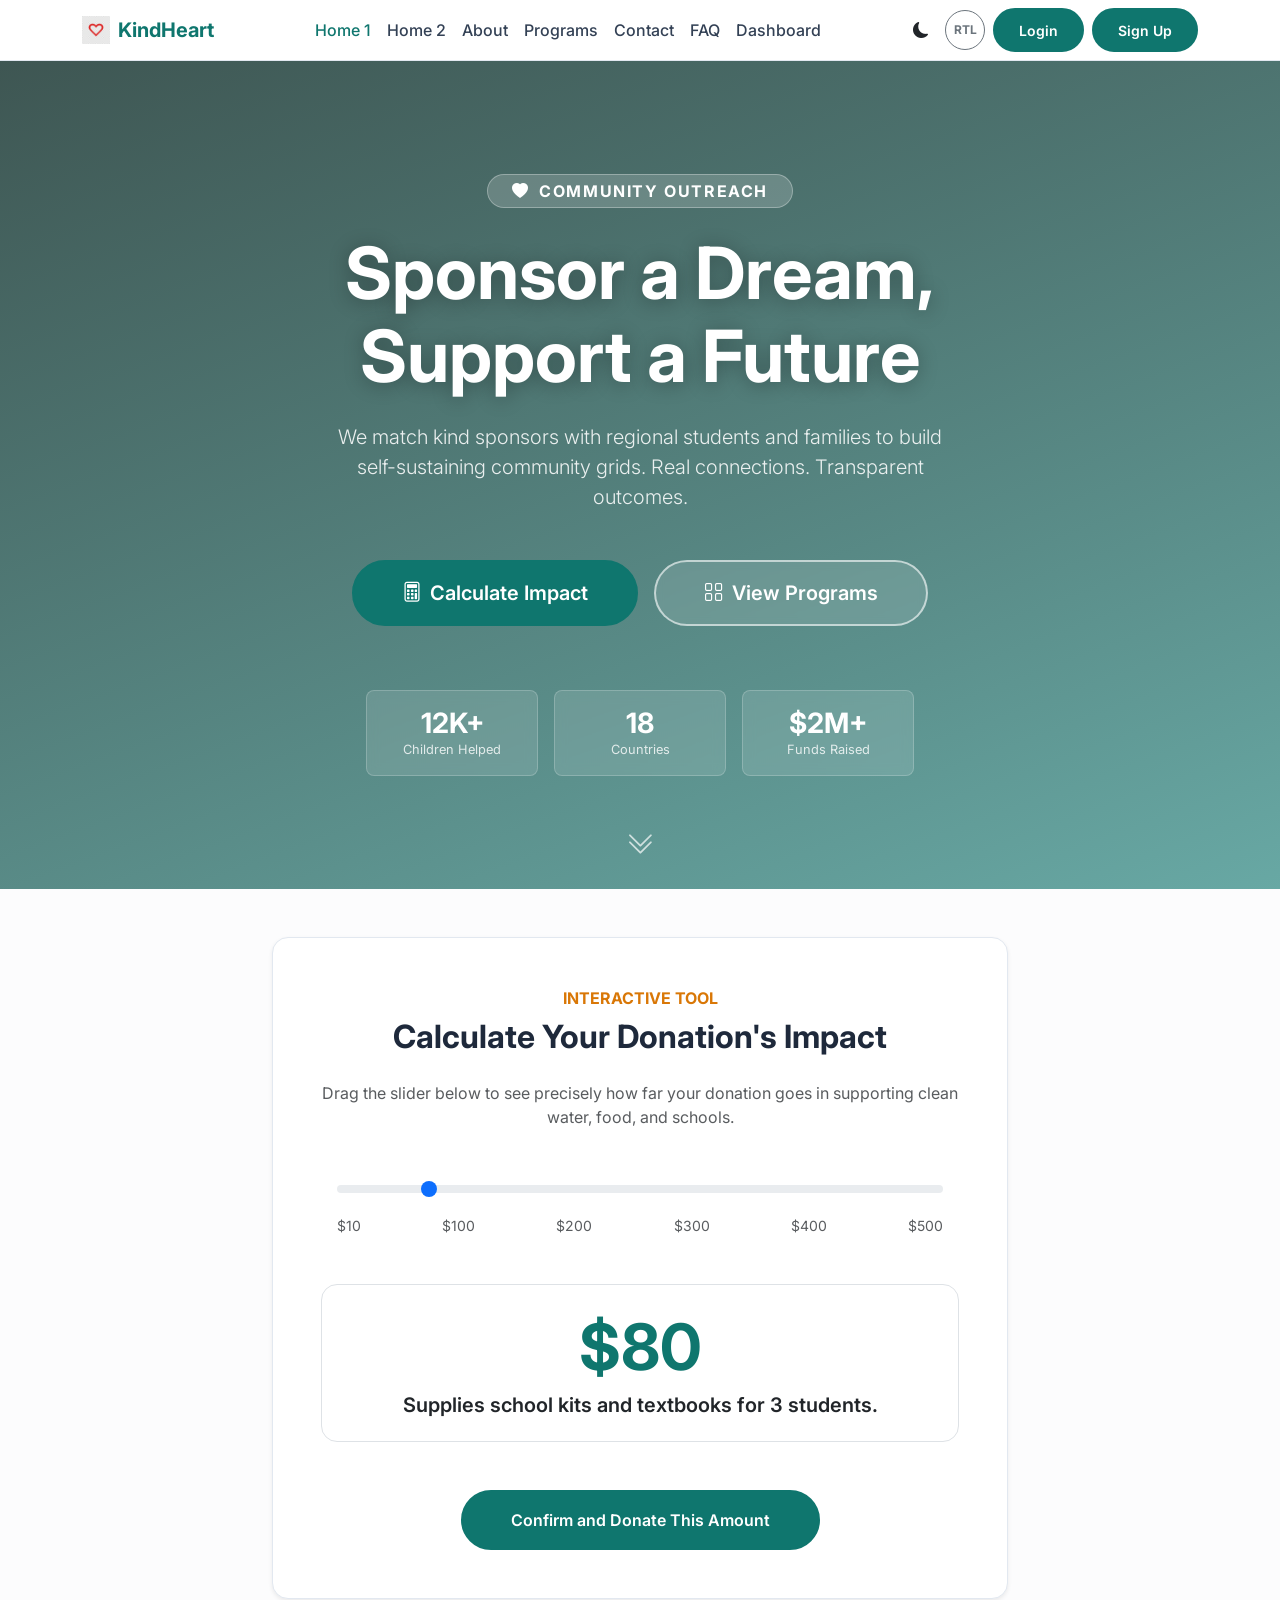
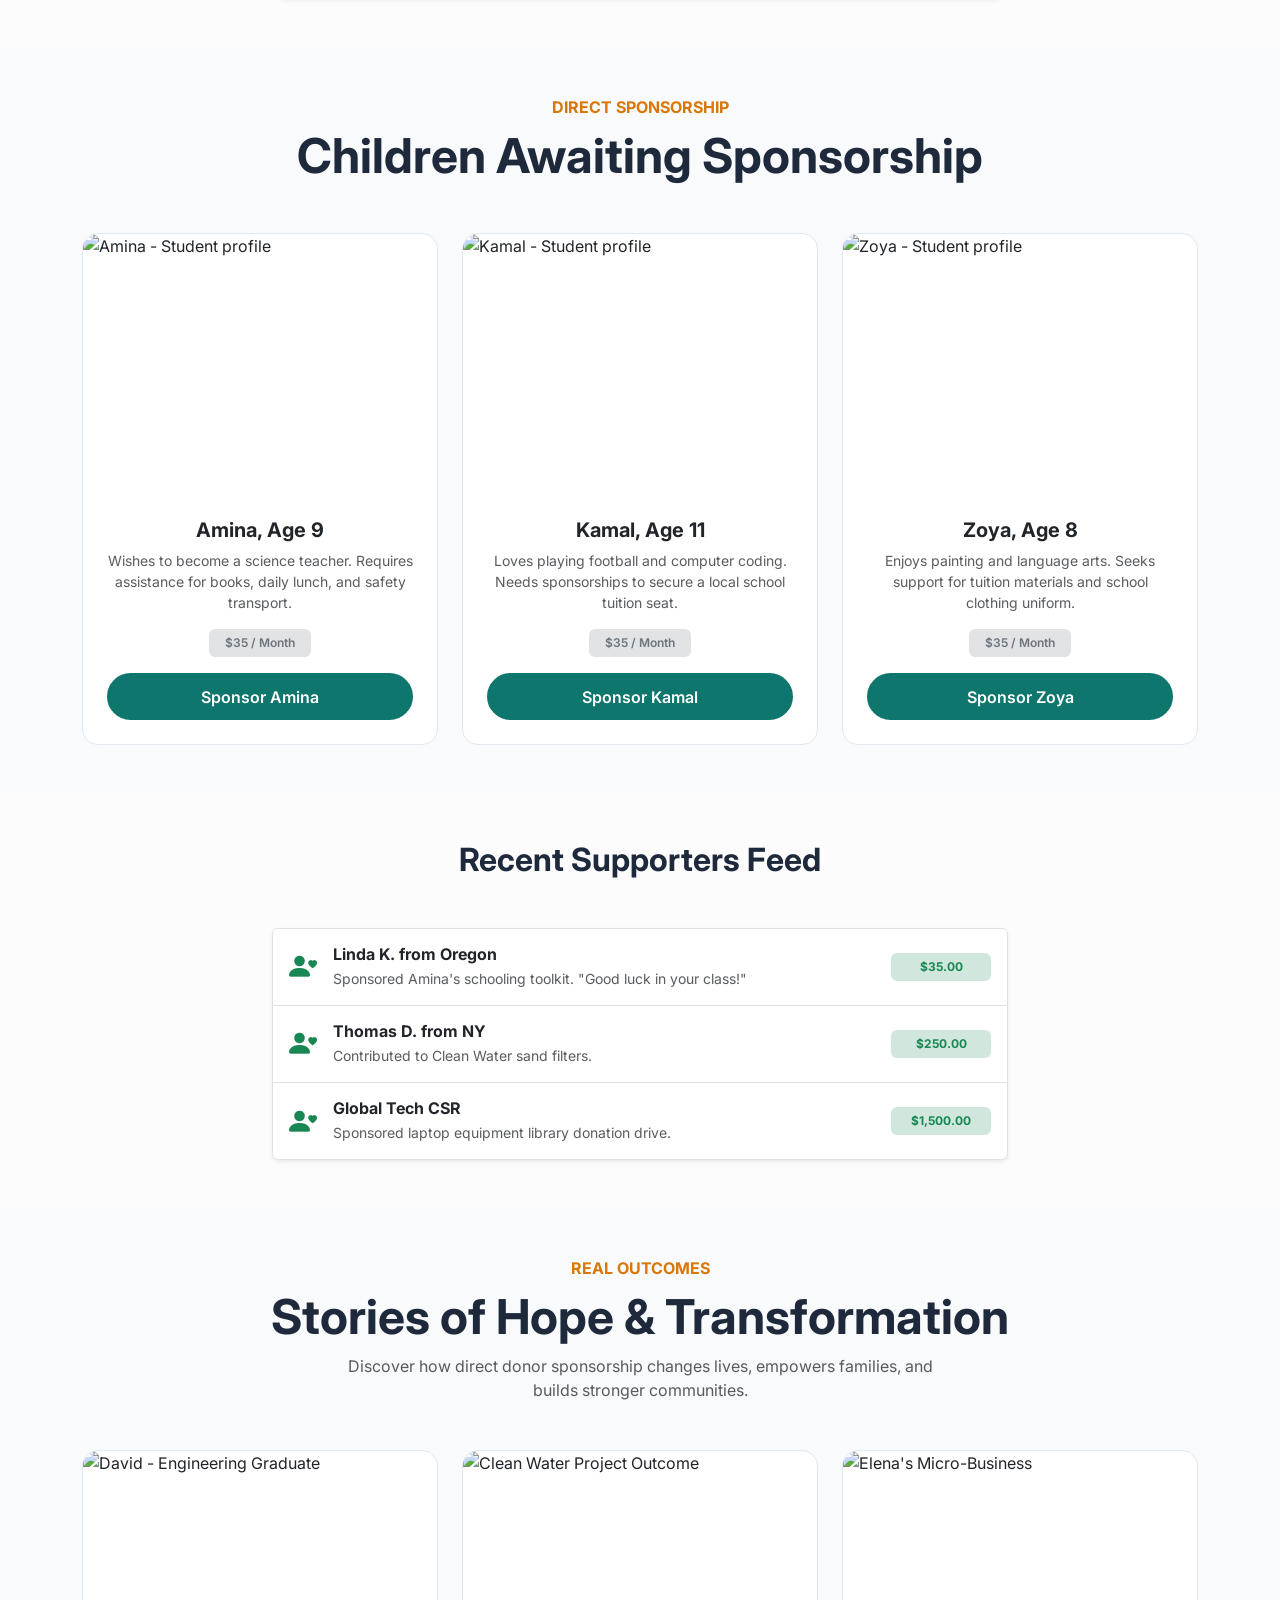
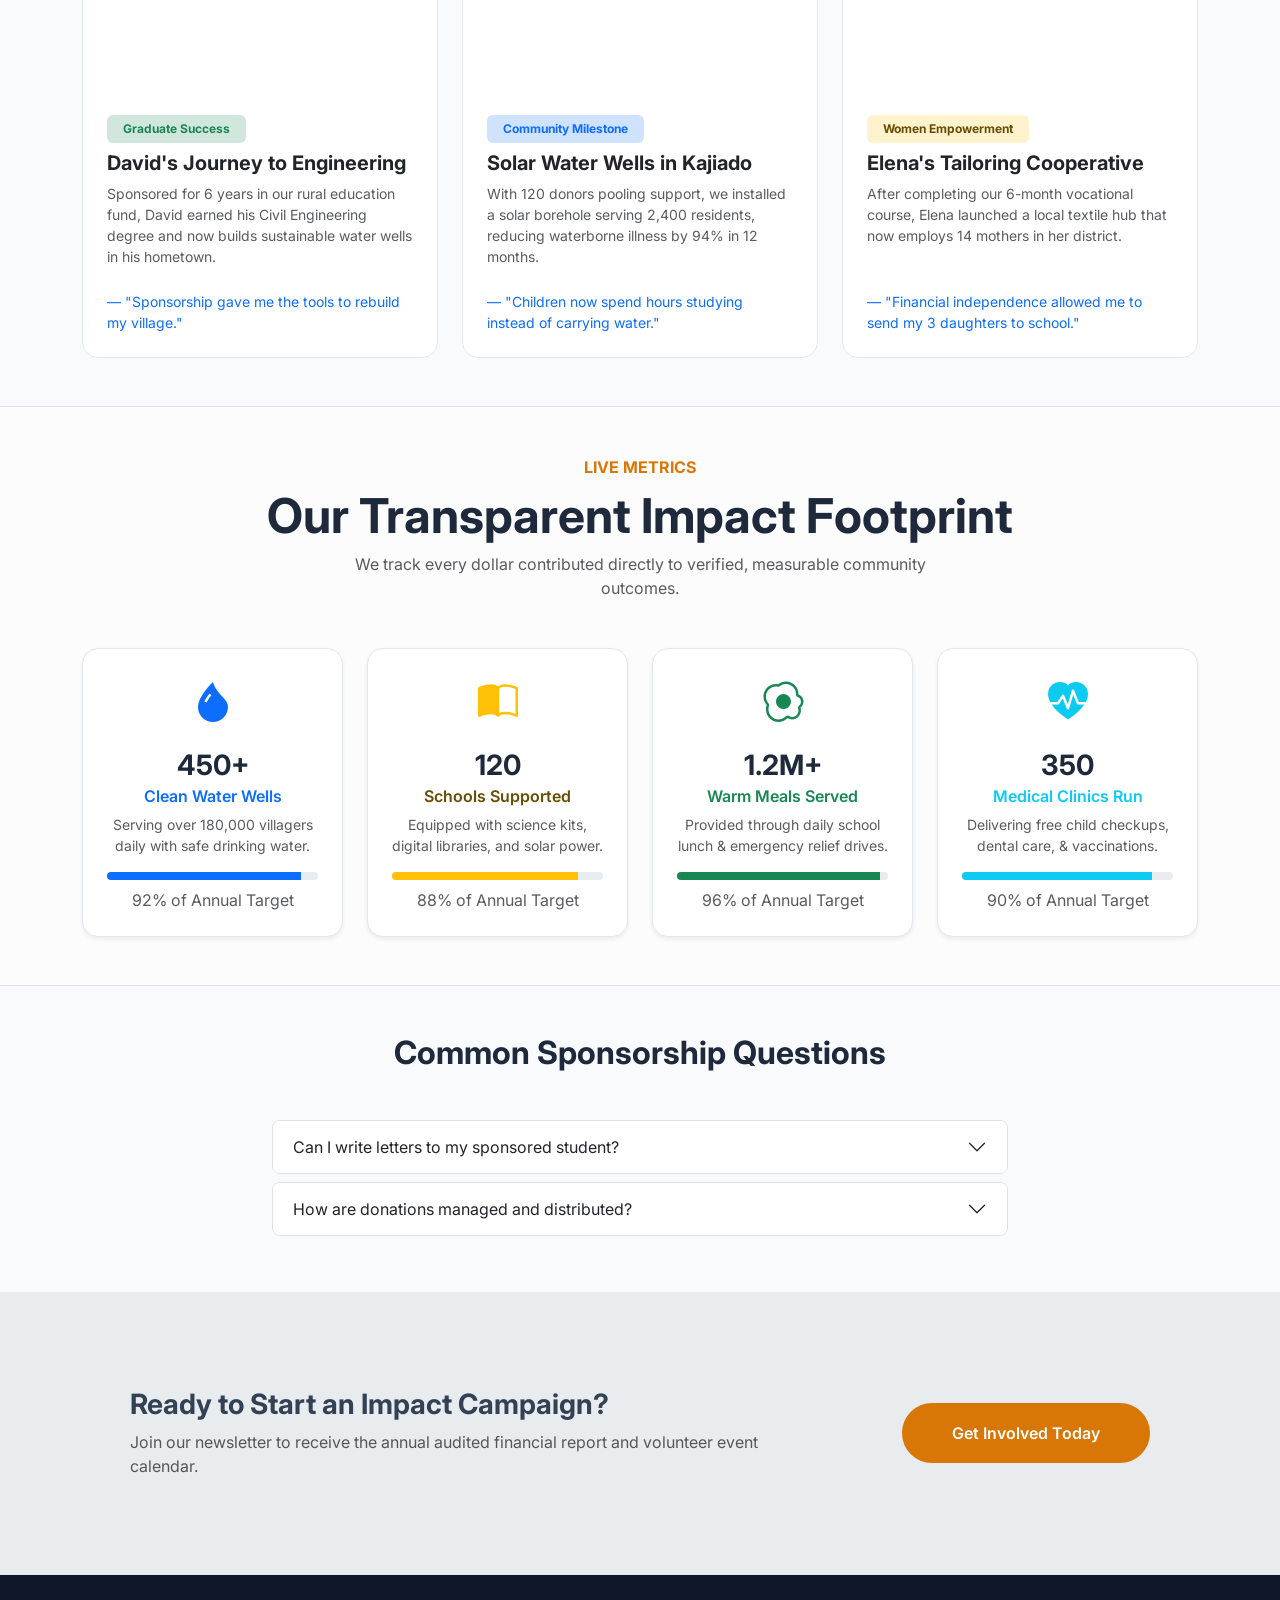
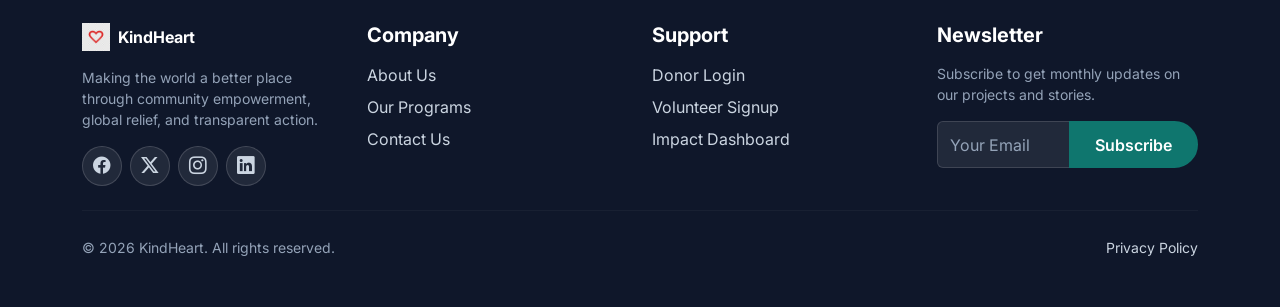
==== index.html @ 87f94c62 "Initial commit with updated responsive design" ====
<!DOCTYPE html>
<html lang="en">
<head>
    <meta charset="UTF-8">
    <meta name="viewport" content="width=device-width, initial-scale=1.0">
    <title>KindHeart - Donor Outreach & Community Sponsorship</title>
    <meta name="description" content="Support KindHeart's global community outreach. Use our dynamic impact calculator to see how your donation transforms lives.">
    <!-- Bootstrap 5 CSS -->
    <link id="bootstrap-css" rel="stylesheet" href="https://cdn.jsdelivr.net/npm/bootstrap@5.3.3/dist/css/bootstrap.min.css">
    <!-- Bootstrap Icons -->
    <link rel="stylesheet" href="https://cdn.jsdelivr.net/npm/bootstrap-icons@1.11.3/font/bootstrap-icons.min.css">
    <!-- Custom CSS -->
    <link rel="stylesheet" href="assets/css/style.css">
    <link rel="icon" href="assets/img/favicon.png" type="image/png">
</head>
<body>

    <!-- Header / Navbar -->
    <nav class="navbar navbar-expand-lg sticky-top">
        <div class="container">
            <a class="navbar-brand d-flex align-items-center fw-bold" href="index.html" style="color: var(--color-primary);">
                <img src="assets/img/favicon.png" alt="KindHeart Logo" width="28" height="28" class="me-2">
                <span>KindHeart</span>
            </a>
            <div class="d-flex align-items-center order-lg-last gap-2">
                <!-- Theme Toggle -->
                <button class="btn btn-link nav-link p-2" id="themeToggle" aria-label="Toggle theme">
                    <i id="themeIcon" class="bi bi-moon-fill fs-5"></i>
                </button>
                <!-- RTL Toggle -->
                <button class="btn btn-outline-secondary btn-sm" id="rtlToggle" style="width: 40px; height: 40px; border-radius: 50%; padding: 0; display: inline-flex; align-items: center; justify-content: center; font-size: 0.75rem; font-weight: bold;">RTL</button>
                
                <a href="login.html" class="btn btn-custom-primary btn-sm d-none d-sm-inline-block">Login</a>
                <a href="signup.html" class="btn btn-custom-primary btn-sm d-none d-sm-inline-block">Sign Up</a>
                
                <button class="navbar-toggler border-0 ms-2" type="button" data-bs-toggle="offcanvas" data-bs-target="#offcanvasNavbar" aria-controls="offcanvasNavbar" aria-label="Toggle navigation">
                    <span class="navbar-toggler-icon"></span>
                </button>
            </div>
            
            <div class="offcanvas offcanvas-end" tabindex="-1" id="offcanvasNavbar" aria-labelledby="offcanvasNavbarLabel">
                <div class="offcanvas-header">
                    <h5 class="offcanvas-title fw-bold" id="offcanvasNavbarLabel" style="color: var(--color-primary);">KindHeart</h5>
                    <button type="button" class="btn-close" data-bs-dismiss="offcanvas" aria-label="Close"></button>
                </div>
                <div class="offcanvas-body">
                    <ul class="navbar-nav justify-content-center flex-grow-1 align-items-center">
                        <li class="nav-item">
                            <a class="nav-link active" href="index.html">Home 1</a>
                        </li>
                        <li class="nav-item">
                            <a class="nav-link" href="home2.html">Home 2</a>
                        </li>
                        <li class="nav-item">
                            <a class="nav-link" href="about.html">About</a>
                        </li>
                        <li class="nav-item">
                            <a class="nav-link" href="services.html">Programs</a>
                        </li>
                        <li class="nav-item">
                            <a class="nav-link" href="contact.html">Contact</a>
                        </li>
                        <li class="nav-item">
                            <a class="nav-link" href="faq.html">FAQ</a>
                        </li>
                        <li class="nav-item"><a class="nav-link" href="dashboard.html">Dashboard</a></li>
                        <li class="nav-item d-sm-none w-100 mt-3 text-center">
                            <a href="login.html" class="btn btn-custom-primary w-100 mb-2">Login</a>
                            <a href="signup.html" class="btn btn-custom-primary w-100">Sign Up</a>
                        </li>
                    </ul>
                </div>
            </div>
        </div>
    </nav>

    <!-- Hero Section -->
    <section class="hero-section text-center position-relative d-flex align-items-center" style="
        min-height: 92vh;
        background: url('https://images.unsplash.com/photo-1488521787991-ed7bbaae773c?q=80&w=1600&auto=format&fit=crop') center center / cover no-repeat;
    ">
        <!-- Dark overlay -->
        <div class="position-absolute top-0 start-0 w-100 h-100" style="background: linear-gradient(160deg, rgba(10,40,35,0.78) 0%, rgba(15,118,110,0.62) 100%); z-index:0;"></div>

        <div class="container position-relative" style="z-index:1;">
            <div class="row justify-content-center">
                <div class="col-lg-8 col-md-10">
                    <span class="badge mb-4 py-2 px-4 text-uppercase fw-bold fs-6" style="background-color: rgba(255,255,255,0.18); color:#fff; border:1px solid rgba(255,255,255,0.3); border-radius:50px; letter-spacing:0.1em;">
                        <i class="bi bi-heart-fill me-1"></i> Community Outreach
                    </span>
                    <h1 class="display-2 fw-bold mb-4 text-white" style="line-height:1.15; text-shadow: 0 2px 20px rgba(0,0,0,0.3);">
                        Sponsor a Dream,<br>Support a Future
                    </h1>
                    <p class="lead mb-5 text-white" style="opacity:0.88; max-width:620px; margin:0 auto 2rem;">
                        We match kind sponsors with regional students and families to build self-sustaining community grids. Real connections. Transparent outcomes.
                    </p>
                    <div class="d-flex flex-wrap justify-content-center gap-3">
                        <a href="#impactCalculator" class="btn btn-custom-primary btn-hero-primary btn-lg px-5 py-3">
                            <i class="bi bi-calculator me-2"></i>Calculate Impact
                        </a>
                        <a href="services.html" class="btn btn-hero-outline btn-lg px-5 py-3 fw-semibold">
                            <i class="bi bi-grid me-2"></i>View Programs
                        </a>
                    </div>
                    <!-- Stats row -->
                    <div class="row g-3 mt-5 justify-content-center">
                        <div class="col-4 col-md-3">
                            <div class="p-3 rounded-3 hero-stat-card">
                                <h3 class="fw-bold text-white mb-0">12K+</h3>
                                <p class="text-white mb-0" style="opacity:0.8; font-size:0.8rem;">Children Helped</p>
                            </div>
                        </div>
                        <div class="col-4 col-md-3">
                            <div class="p-3 rounded-3 hero-stat-card">
                                <h3 class="fw-bold text-white mb-0">18</h3>
                                <p class="text-white mb-0" style="opacity:0.8; font-size:0.8rem;">Countries</p>
                            </div>
                        </div>
                        <div class="col-4 col-md-3">
                            <div class="p-3 rounded-3 hero-stat-card">
                                <h3 class="fw-bold text-white mb-0">$2M+</h3>
                                <p class="text-white mb-0" style="opacity:0.8; font-size:0.8rem;">Funds Raised</p>
                            </div>
                        </div>
                    </div>
                </div>
            </div>
        </div>

        <!-- Scroll-down indicator -->
        <a href="#impactCalculator" class="position-absolute bottom-0 start-50 translate-middle-x mb-4 text-white text-decoration-none" style="z-index:2; animation: bounce 1.8s infinite;">
            <i class="bi bi-chevron-double-down fs-3" style="opacity:0.7;"></i>
        </a>
    </section>

    <!-- Section 1: Interactive Donation Impact Calculator -->
    <section id="impactCalculator" class="py-5 bg-light-subtle">
        <div class="container">
            <div class="row justify-content-center">
                <div class="col-lg-8">
                    <div class="card p-4 p-md-5 custom-card shadow-sm text-center">
                        <span class="text-uppercase fw-bold text-secondary" style="color: var(--color-secondary) !important;">Interactive Tool</span>
                        <h2 class="fw-bold mb-4 mt-2" style="color: var(--color-tertiary);">Calculate Your Donation's Impact</h2>
                        <p class="text-muted mb-5">Drag the slider below to see precisely how far your donation goes in supporting clean water, food, and schools.</p>
                        
                        <!-- Slider Widget -->
                        <div class="px-3">
                            <input type="range" class="form-range" min="10" max="500" step="5" id="donationSlider" value="80" style="accent-color: var(--color-primary);">
                            <div class="d-flex justify-content-between text-muted small mt-2">
                                <span>$10</span>
                                <span>$100</span>
                                <span>$200</span>
                                <span>$300</span>
                                <span>$400</span>
                                <span>$500</span>
                            </div>
                        </div>

                        <!-- Dynamic Output -->
                        <div class="my-5 p-4 rounded-4 bg-body border">
                            <h3 class="display-3 fw-bold mb-2 text-primary" id="donationAmountText" style="color: var(--color-primary) !important;">$80</h3>
                            <h5 class="fw-semibold mb-0" id="impactDescription">Supplies school kits and textbooks for 3 students.</h5>
                        </div>

                        <div>
                            <a href="contact.html" class="btn btn-custom-primary px-5 py-3">Confirm and Donate This Amount</a>
                        </div>
                    </div>
                </div>
            </div>
        </div>
    </section>

    <!-- Section 2: Active Sponsorship List -->
    <section class="py-5">
        <div class="container">
            <div class="text-center mb-5">
                <span class="text-uppercase fw-bold text-secondary" style="color: var(--color-secondary) !important;">Direct Sponsorship</span>
                <h2 class="fw-bold display-5 mt-2" style="color: var(--color-tertiary);">Children Awaiting Sponsorship</h2>
            </div>
            <div class="row g-4 align-items-stretch">
                <div class="col-md-4 d-flex">
                    <div class="card w-100 custom-card">
                        <img src="https://images.unsplash.com/photo-1509099836639-18ba1795216d?q=80&w=600" class="card-img-top" alt="Amina - Student profile" style="height: 260px; object-fit: cover; object-position: center top;">
                        <div class="card-body p-4 text-center d-flex flex-column">
                            <h5 class="fw-bold">Amina, Age 9</h5>
                            <p class="text-muted small flex-grow-1">Wishes to become a science teacher. Requires assistance for books, daily lunch, and safety transport.</p>
                            <div class="mb-3">
                                <span class="badge bg-secondary-subtle text-secondary py-2 px-3 fw-semibold">$35 / Month</span>
                            </div>
                            <a href="contact.html" class="btn btn-custom-primary w-100">Sponsor Amina</a>
                        </div>
                    </div>
                </div>
                <div class="col-md-4 d-flex">
                    <div class="card w-100 custom-card">
                        <img src="https://images.unsplash.com/photo-1485546246426-74dc88dec4d9?q=80&w=600" class="card-img-top" alt="Kamal - Student profile" style="height: 260px; object-fit: cover; object-position: center top;">
                        <div class="card-body p-4 text-center d-flex flex-column">
                            <h5 class="fw-bold">Kamal, Age 11</h5>
                            <p class="text-muted small flex-grow-1">Loves playing football and computer coding. Needs sponsorships to secure a local school tuition seat.</p>
                            <div class="mb-3">
                                <span class="badge bg-secondary-subtle text-secondary py-2 px-3 fw-semibold">$35 / Month</span>
                            </div>
                            <a href="contact.html" class="btn btn-custom-primary w-100">Sponsor Kamal</a>
                        </div>
                    </div>
                </div>
                <div class="col-md-4 d-flex">
                    <div class="card w-100 custom-card">
                        <img src="https://images.unsplash.com/photo-1516627145497-ae6968895b74?q=80&w=600" class="card-img-top" alt="Zoya - Student profile" style="height: 260px; object-fit: cover; object-position: center top;">
                        <div class="card-body p-4 text-center d-flex flex-column">
                            <h5 class="fw-bold">Zoya, Age 8</h5>
                            <p class="text-muted small flex-grow-1">Enjoys painting and language arts. Seeks support for tuition materials and school clothing uniform.</p>
                            <div class="mb-3">
                                <span class="badge bg-secondary-subtle text-secondary py-2 px-3 fw-semibold">$35 / Month</span>
                            </div>
                            <a href="contact.html" class="btn btn-custom-primary w-100">Sponsor Zoya</a>
                        </div>
                    </div>
                </div>
            </div>
        </div>
    </section>

    <!-- Section 3: Recent Supporter Honor Feed -->
    <section class="py-5 bg-light-subtle">
        <div class="container">
            <h2 class="fw-bold text-center mb-5" style="color: var(--color-tertiary);">Recent Supporters Feed</h2>
            <div class="row justify-content-center">
                <div class="col-lg-8">
                    <div class="list-group shadow-sm">
                        <div class="list-group-item d-flex align-items-center gap-3 p-3">
                            <div class="fs-3 text-success"><i class="bi bi-person-heart"></i></div>
                            <div>
                                <h6 class="fw-bold mb-1">Linda K. from Oregon</h6>
                                <p class="mb-0 text-muted small">Sponsored Amina's schooling toolkit. "Good luck in your class!"</p>
                            </div>
                            <span class="ms-auto badge bg-success-subtle text-success py-2 px-3" style="width: 100px; text-align: center;">$35.00</span>
                        </div>
                        <div class="list-group-item d-flex align-items-center gap-3 p-3">
                            <div class="fs-3 text-success"><i class="bi bi-person-heart"></i></div>
                            <div>
                                <h6 class="fw-bold mb-1">Thomas D. from NY</h6>
                                <p class="mb-0 text-muted small">Contributed to Clean Water sand filters.</p>
                            </div>
                            <span class="ms-auto badge bg-success-subtle text-success py-2 px-3" style="width: 100px; text-align: center;">$250.00</span>
                        </div>
                        <div class="list-group-item d-flex align-items-center gap-3 p-3">
                            <div class="fs-3 text-success"><i class="bi bi-person-heart"></i></div>
                            <div>
                                <h6 class="fw-bold mb-1">Global Tech CSR</h6>
                                <p class="mb-0 text-muted small">Sponsored laptop equipment library donation drive.</p>
                            </div>
                            <span class="ms-auto badge bg-success-subtle text-success py-2 px-3" style="width: 100px; text-align: center;">$1,500.00</span>
                        </div>
                    </div>
                </div>
            </div>
        </div>
    </section>

    <!-- New Section 1: Stories of Hope & Transformation -->
    <section class="py-5">
        <div class="container">
            <div class="text-center mb-5">
                <span class="text-uppercase fw-bold text-secondary" style="color: var(--color-secondary) !important;">Real Outcomes</span>
                <h2 class="fw-bold display-5 mt-2" style="color: var(--color-tertiary);">Stories of Hope &amp; Transformation</h2>
                <p class="text-muted mx-auto" style="max-width: 600px;">Discover how direct donor sponsorship changes lives, empowers families, and builds stronger communities.</p>
            </div>
            <div class="row g-4 align-items-stretch">
                <div class="col-md-4 d-flex">
                    <div class="card w-100 custom-card">
                        <img src="https://images.unsplash.com/photo-1523240795612-9a054b0db644?q=80&w=600" class="card-img-top" alt="David - Engineering Graduate" style="height: 240px; object-fit: cover; object-position: center;">
                        <div class="card-body p-4 d-flex flex-column">
                            <span class="badge bg-success-subtle text-success w-auto align-self-start mb-2 py-2 px-3">Graduate Success</span>
                            <h5 class="fw-bold">David's Journey to Engineering</h5>
                            <p class="text-muted small flex-grow-1">Sponsored for 6 years in our rural education fund, David earned his Civil Engineering degree and now builds sustainable water wells in his hometown.</p>
                            <blockquote class="blockquote-footer mt-2 mb-0 small text-primary">"Sponsorship gave me the tools to rebuild my village."</blockquote>
                        </div>
                    </div>
                </div>
                <div class="col-md-4 d-flex">
                    <div class="card w-100 custom-card">
                        <img src="https://images.unsplash.com/photo-1538300342682-cf57afb97285?q=80&w=600" class="card-img-top" alt="Clean Water Project Outcome" style="height: 240px; object-fit: cover; object-position: center;">
                        <div class="card-body p-4 d-flex flex-column">
                            <span class="badge bg-primary-subtle text-primary w-auto align-self-start mb-2 py-2 px-3">Community Milestone</span>
                            <h5 class="fw-bold">Solar Water Wells in Kajiado</h5>
                            <p class="text-muted small flex-grow-1">With 120 donors pooling support, we installed a solar borehole serving 2,400 residents, reducing waterborne illness by 94% in 12 months.</p>
                            <blockquote class="blockquote-footer mt-2 mb-0 small text-primary">"Children now spend hours studying instead of carrying water."</blockquote>
                        </div>
                    </div>
                </div>
                <div class="col-md-4 d-flex">
                    <div class="card w-100 custom-card">
                        <img src="https://images.unsplash.com/photo-1558769132-cb1aea458c5e?q=80&w=600" class="card-img-top" alt="Elena's Micro-Business" style="height: 240px; object-fit: cover; object-position: center;">
                        <div class="card-body p-4 d-flex flex-column">
                            <span class="badge bg-warning-subtle text-warning-emphasis w-auto align-self-start mb-2 py-2 px-3">Women Empowerment</span>
                            <h5 class="fw-bold">Elena's Tailoring Cooperative</h5>
                            <p class="text-muted small flex-grow-1">After completing our 6-month vocational course, Elena launched a local textile hub that now employs 14 mothers in her district.</p>
                            <blockquote class="blockquote-footer mt-2 mb-0 small text-primary">"Financial independence allowed me to send my 3 daughters to school."</blockquote>
                        </div>
                    </div>
                </div>
            </div>
        </div>
    </section>

    <!-- New Section 2: Transparent Impact Footprint & Milestones -->
    <section class="py-5 bg-light-subtle border-top border-bottom">
        <div class="container">
            <div class="text-center mb-5">
                <span class="text-uppercase fw-bold text-secondary" style="color: var(--color-secondary) !important;">Live Metrics</span>
                <h2 class="fw-bold display-5 mt-2" style="color: var(--color-tertiary);">Our Transparent Impact Footprint</h2>
                <p class="text-muted mx-auto" style="max-width: 620px;">We track every dollar contributed directly to verified, measurable community outcomes.</p>
            </div>
            <div class="row g-4">
                <div class="col-md-6 col-lg-3">
                    <div class="p-4 rounded-4 custom-card h-100 text-center shadow-sm">
                        <div class="fs-1 text-primary mb-3"><i class="bi bi-droplet-fill"></i></div>
                        <h3 class="fw-bold mb-1" style="color: var(--color-tertiary);">450+</h3>
                        <h6 class="fw-semibold text-primary mb-2">Clean Water Wells</h6>
                        <p class="text-muted small mb-3">Serving over 180,000 villagers daily with safe drinking water.</p>
                        <div class="progress" style="height: 8px;">
                            <div class="progress-bar bg-primary" role="progressbar" style="width: 92%;" aria-valuenow="92" aria-valuemin="0" aria-valuemax="100"></div>
                        </div>
                        <span class="text-muted x-small mt-2 d-block">92% of Annual Target</span>
                    </div>
                </div>
                <div class="col-md-6 col-lg-3">
                    <div class="p-4 rounded-4 custom-card h-100 text-center shadow-sm">
                        <div class="fs-1 text-warning mb-3"><i class="bi bi-book-half"></i></div>
                        <h3 class="fw-bold mb-1" style="color: var(--color-tertiary);">120</h3>
                        <h6 class="fw-semibold text-warning-emphasis mb-2">Schools Supported</h6>
                        <p class="text-muted small mb-3">Equipped with science kits, digital libraries, and solar power.</p>
                        <div class="progress" style="height: 8px;">
                            <div class="progress-bar bg-warning" role="progressbar" style="width: 88%;" aria-valuenow="88" aria-valuemin="0" aria-valuemax="100"></div>
                        </div>
                        <span class="text-muted x-small mt-2 d-block">88% of Annual Target</span>
                    </div>
                </div>
                <div class="col-md-6 col-lg-3">
                    <div class="p-4 rounded-4 custom-card h-100 text-center shadow-sm">
                        <div class="fs-1 text-success mb-3"><i class="bi bi-egg-fried"></i></div>
                        <h3 class="fw-bold mb-1" style="color: var(--color-tertiary);">1.2M+</h3>
                        <h6 class="fw-semibold text-success mb-2">Warm Meals Served</h6>
                        <p class="text-muted small mb-3">Provided through daily school lunch &amp; emergency relief drives.</p>
                        <div class="progress" style="height: 8px;">
                            <div class="progress-bar bg-success" role="progressbar" style="width: 96%;" aria-valuenow="96" aria-valuemin="0" aria-valuemax="100"></div>
                        </div>
                        <span class="text-muted x-small mt-2 d-block">96% of Annual Target</span>
                    </div>
                </div>
                <div class="col-md-6 col-lg-3">
                    <div class="p-4 rounded-4 custom-card h-100 text-center shadow-sm">
                        <div class="fs-1 text-info mb-3"><i class="bi bi-heart-pulse-fill"></i></div>
                        <h3 class="fw-bold mb-1" style="color: var(--color-tertiary);">350</h3>
                        <h6 class="fw-semibold text-info mb-2">Medical Clinics Run</h6>
                        <p class="text-muted small mb-3">Delivering free child checkups, dental care, &amp; vaccinations.</p>
                        <div class="progress" style="height: 8px;">
                            <div class="progress-bar bg-info" role="progressbar" style="width: 90%;" aria-valuenow="90" aria-valuemin="0" aria-valuemax="100"></div>
                        </div>
                        <span class="text-muted x-small mt-2 d-block">90% of Annual Target</span>
                    </div>
                </div>
            </div>
        </div>
    </section>

    <!-- Section 4: Frequently Asked Questions Accordion -->
    <section class="py-5">
        <div class="container">
            <h2 class="fw-bold text-center mb-5" style="color: var(--color-tertiary);">Common Sponsorship Questions</h2>
            <div class="row justify-content-center">
                <div class="col-lg-8">
                    <div class="accordion" id="faqAccordion">
                        <div class="accordion-item border rounded-3 mb-2 overflow-hidden">
                            <h2 class="accordion-header" id="headingOne">
                                <button class="accordion-button collapsed" type="button" data-bs-toggle="collapse" data-bs-target="#collapseOne" aria-expanded="false" aria-controls="collapseOne">
                                    Can I write letters to my sponsored student?
                                </button>
                            </h2>
                            <div id="collapseOne" class="accordion-collapse collapse" aria-labelledby="headingOne" data-bs-parent="#faqAccordion">
                                <div class="accordion-body text-muted">
                                    Yes! Once registered, you will receive a dashboard portal access where you can send text emails, drawings, and read updates from our local program managers.
                                </div>
                            </div>
                        </div>
                        <div class="accordion-item border rounded-3 mb-2 overflow-hidden">
                            <h2 class="accordion-header" id="headingTwo">
                                <button class="accordion-button collapsed" type="button" data-bs-toggle="collapse" data-bs-target="#collapseTwo" aria-expanded="false" aria-controls="collapseTwo">
                                    How are donations managed and distributed?
                                </button>
                            </h2>
                            <div id="collapseTwo" class="accordion-collapse collapse" aria-labelledby="headingTwo" data-bs-parent="#faqAccordion">
                                <div class="accordion-body text-muted">
                                    At least 85% of sponsored funds go directly to local programs (classroom utilities, books, meals, and well installations). The remaining 15% is spent on logistics tracking and local management staff.
                                </div>
                            </div>
                        </div>
                    </div>
                </div>
            </div>
        </div>
    </section>

    <!-- Section 5: Volunteer Drive & Newsletter Registration -->
    <section class="py-5 bg-body-secondary">
        <div class="container">
            <div class="row align-items-center text-center text-lg-start p-4 p-md-5 rounded-4">
                <div class="col-lg-8 mb-4 mb-lg-0">
                    <h3 class="fw-bold">Ready to Start an Impact Campaign?</h3>
                    <p class="text-muted mb-0">Join our newsletter to receive the annual audited financial report and volunteer event calendar.</p>
                </div>
                <div class="col-lg-4 text-lg-end">
                    <a href="contact.html" class="btn btn-custom-secondary px-5 py-3">Get Involved Today</a>
                </div>
            </div>
        </div>
    </section>

    <!-- Footer -->
    <footer class="site-footer py-5">
        <div class="container">
            <div class="row g-4">
                <div class="col-lg-3 col-md-6">
                    <a class="navbar-brand d-flex align-items-center fw-bold mb-3" href="index.html" style="color: var(--color-primary);">
                        <img src="assets/img/favicon.png" alt="KindHeart Logo" width="28" height="28" class="me-2">
                        <span class="text-white">KindHeart</span>
                    </a>
                    <p class="small text-white-50">Making the world a better place through community empowerment, global relief, and transparent action.</p>
                    <div class="d-flex gap-2 mt-3">
                        <a href="#" class="social-icon-btn facebook" aria-label="Facebook"><i class="bi bi-facebook"></i></a>
                        <a href="#" class="social-icon-btn twitter" aria-label="Twitter X"><i class="bi bi-twitter-x"></i></a>
                        <a href="#" class="social-icon-btn instagram" aria-label="Instagram"><i class="bi bi-instagram"></i></a>
                        <a href="#" class="social-icon-btn linkedin" aria-label="LinkedIn"><i class="bi bi-linkedin"></i></a>
                    </div>
                </div>
                <div class="col-lg-3 col-md-6">
                    <h5 class="text-white fw-bold mb-3">Company</h5>
                    <ul class="list-unstyled">
                        <li class="mb-2"><a href="about.html" class="text-white-50 text-decoration-none">About Us</a></li>
                        <li class="mb-2"><a href="services.html" class="text-white-50 text-decoration-none">Our Programs</a></li>
                        <li class="mb-2"><a href="contact.html" class="text-white-50 text-decoration-none">Contact Us</a></li>
                    </ul>
                </div>
                <div class="col-lg-3 col-md-6">
                    <h5 class="text-white fw-bold mb-3">Support</h5>
                    <ul class="list-unstyled">
                        <li class="mb-2"><a href="login.html" class="text-white-50 text-decoration-none">Donor Login</a></li>
                        <li class="mb-2"><a href="signup.html" class="text-white-50 text-decoration-none">Volunteer Signup</a></li>
                        <li class="mb-2"><a href="dashboard.html" class="text-white-50 text-decoration-none">Impact Dashboard</a></li>
                    </ul>
                </div>
                <div class="col-lg-3 col-md-6">
                    <h5 class="text-white fw-bold mb-3">Newsletter</h5>
                    <p class="small text-white-50 mb-3">Subscribe to get monthly updates on our projects and stories.</p>
                    <form class="needs-validation" novalidate>
                        <div class="input-group">
                            <input type="email" class="form-control" placeholder="Your Email" required>
                            <button class="btn btn-custom-primary" type="submit">Subscribe</button>
                        </div>
                    </form>
                </div>
            </div>
            <hr class="my-4 border-secondary">
            <div class="row align-items-center">
                <div class="col-md-6 text-center text-md-start small text-white-50">
                    &copy; 2026 KindHeart. All rights reserved.
                </div>
                <div class="col-md-6 text-center text-md-end mt-2 mt-md-0">
                    <a href="#" class="text-white-50 text-decoration-none small">Privacy Policy</a>
                </div>
            </div>
        </div>
    </footer>

    <!-- Back to top button -->
    <button type="button" class="btn btn-custom-primary btn-lg shadow" id="backToTop" aria-label="Back to top">
        <i class="bi bi-arrow-up"></i>
    </button>

    <!-- Bootstrap 5 JS Bundle -->
    <script src="https://cdn.jsdelivr.net/npm/bootstrap@5.3.3/dist/js/bootstrap.bundle.min.js"></script>
    <!-- Custom JS -->
    <script src="assets/js/main.js"></script>
</body>
</html>
---- assets/css/style.css ----
@import url('https://fonts.googleapis.com/css2?family=Inter:wght@300;400;500;600;700;800&display=swap');

:root {
    /* Color Palette */
    --color-primary: #0f766e;
    --color-primary-rgb: 15, 118, 110;
    --color-secondary: #d97706;
    --color-secondary-rgb: 217, 119, 6;
    --color-tertiary: #1e293b;
    --color-tertiary-rgb: 30, 41, 59;
    
    /* Backgrounds and Neutrals */
    --bg-main: #f8fafc;
    --bg-card: #ffffff;
    --bg-footer: #0f172a;
    --text-main: #334155;
    --text-muted: #64748b;
    --border-color: #e2e8f0;
    
    --transition-speed: 0.3s;
}

[data-bs-theme="dark"] {
    --color-primary: #2dd4bf;
    --color-primary-rgb: 45, 212, 191;
    --color-secondary: #fbbf24;
    --color-secondary-rgb: 251, 191, 36;
    --color-tertiary: #f8fafc;
    --color-tertiary-rgb: 248, 250, 252;
    
    --bg-main: #0f172a;
    --bg-card: #1e293b;
    --bg-footer: #090d16;
    --text-main: #cbd5e1;
    --text-muted: #94a3b8;
    --border-color: #334155;
}

/* Footer Styling with High Contrast in Light & Dark Modes */
.site-footer {
    background-color: var(--bg-footer) !important;
    color: #e2e8f0 !important;
    border-top: 1px solid var(--border-color);
    transition: background-color var(--transition-speed), color var(--transition-speed);
}
.site-footer h5,
.site-footer h6,
.site-footer .brand-text,
.site-footer .text-white {
    color: #ffffff !important;
}
.site-footer p,
.site-footer .text-white-50,
.site-footer .small {
    color: #94a3b8 !important;
}
.site-footer a:not(.btn) {
    color: #cbd5e1 !important;
    transition: color var(--transition-speed);
}
.site-footer a:not(.btn):hover {
    color: var(--color-primary) !important;
}
.site-footer hr {
    border-color: rgba(255, 255, 255, 0.15) !important;
}
.site-footer .form-control {
    background-color: rgba(255, 255, 255, 0.08) !important;
    border-color: rgba(255, 255, 255, 0.2) !important;
    color: #ffffff !important;
}
.site-footer .form-control::placeholder {
    color: #94a3b8 !important;
}
.site-footer .form-control:focus {
    background-color: rgba(255, 255, 255, 0.15) !important;
    border-color: var(--color-primary) !important;
    box-shadow: 0 0 0 0.2rem rgba(var(--color-primary-rgb), 0.3) !important;
}

/* Social Media Icons Styling & Perfect Hover Effects */
.social-icon-btn {
    width: 40px;
    height: 40px;
    border-radius: 50%;
    display: inline-flex;
    align-items: center;
    justify-content: center;
    background-color: rgba(255, 255, 255, 0.08) !important;
    color: #cbd5e1 !important;
    border: 1px solid rgba(255, 255, 255, 0.15);
    text-decoration: none !important;
    transition: all 0.3s cubic-bezier(0.4, 0, 0.2, 1);
    font-size: 1.1rem;
}

.social-icon-btn:hover {
    transform: translateY(-4px) scale(1.1);
}

/* Brand specific hover colors & glows */
.social-icon-btn.facebook:hover {
    background-color: #1877f2 !important;
    color: #ffffff !important;
    border-color: #1877f2 !important;
    box-shadow: 0 8px 18px rgba(24, 119, 242, 0.45);
}

.social-icon-btn.twitter:hover {
    background-color: #000000 !important;
    color: #ffffff !important;
    border-color: #ffffff !important;
    box-shadow: 0 8px 18px rgba(255, 255, 255, 0.3);
}

.social-icon-btn.instagram:hover {
    background: linear-gradient(45deg, #f09433 0%, #e6683c 25%, #dc2743 50%, #cc2366 75%, #bc1888 100%) !important;
    color: #ffffff !important;
    border-color: #dc2743 !important;
    box-shadow: 0 8px 18px rgba(220, 39, 67, 0.45);
}

.social-icon-btn.linkedin:hover {
    background-color: #0a66c2 !important;
    color: #ffffff !important;
    border-color: #0a66c2 !important;
    box-shadow: 0 8px 18px rgba(10, 102, 194, 0.45);
}

/* Generic fallback hover */
.social-icon-btn:hover:not(.facebook):not(.twitter):not(.instagram):not(.linkedin) {
    background-color: var(--color-primary) !important;
    color: #ffffff !important;
    border-color: var(--color-primary) !important;
    box-shadow: 0 8px 18px rgba(var(--color-primary-rgb), 0.45);
}

/* Form Social Login Buttons */
.btn-social-icon {
    width: 44px;
    height: 44px;
    border-radius: 50%;
    display: inline-flex;
    align-items: center;
    justify-content: center;
    border: 1px solid var(--border-color);
    background-color: var(--bg-card);
    color: var(--text-main);
    transition: all 0.3s cubic-bezier(0.4, 0, 0.2, 1);
    font-size: 1.15rem;
}
.btn-social-icon:hover {
    transform: translateY(-3px) scale(1.08);
}
.btn-social-icon.google:hover {
    background-color: #ea4335 !important;
    color: #ffffff !important;
    border-color: #ea4335 !important;
    box-shadow: 0 6px 16px rgba(234, 67, 53, 0.35);
}
.btn-social-icon.facebook:hover {
    background-color: #1877f2 !important;
    color: #ffffff !important;
    border-color: #1877f2 !important;
    box-shadow: 0 6px 16px rgba(24, 119, 242, 0.35);
}
.btn-social-icon.apple:hover {
    background-color: #000000 !important;
    color: #ffffff !important;
    border-color: #000000 !important;
    box-shadow: 0 6px 16px rgba(0, 0, 0, 0.35);
}
[data-bs-theme="dark"] .btn-social-icon.apple:hover {
    background-color: #ffffff !important;
    color: #000000 !important;
    border-color: #ffffff !important;
}

body {
    font-family: 'Inter', sans-serif;
    background-color: var(--bg-main);
    color: var(--text-main);
    transition: background-color var(--transition-speed), color var(--transition-speed);
    overflow-x: hidden;
}

/* Unified Buttons (Same style everywhere as per rule 2) */
.btn-custom-primary {
    background-color: var(--color-primary) !important;
    color: #ffffff !important;
    border: 2px solid var(--color-primary) !important;
    padding: 0.6rem 1.5rem;
    font-weight: 600;
    border-radius: 50px;
    transition: all var(--transition-speed) ease;
}
.btn-custom-primary:hover {
    background-color: transparent !important;
    color: var(--color-primary) !important;
    transform: translateY(-2px);
}

.btn-custom-secondary {
    background-color: var(--color-secondary) !important;
    color: #ffffff !important;
    border: 2px solid var(--color-secondary) !important;
    padding: 0.6rem 1.5rem;
    font-weight: 600;
    border-radius: 50px;
    transition: all var(--transition-speed) ease;
}
.btn-custom-secondary:hover {
    background-color: transparent !important;
    color: var(--color-secondary) !important;
    transform: translateY(-2px);
}

/* Form Styles */
.form-control:focus, .form-select:focus {
    border-color: var(--color-primary);
    box-shadow: 0 0 0 0.25rem rgba(var(--color-primary-rgb), 0.25);
}

/* Card Styling */
.custom-card {
    background-color: var(--bg-card);
    border: 1px solid var(--border-color);
    border-radius: 1rem;
    overflow: hidden;
    transition: all var(--transition-speed) ease;
}
.custom-card:hover {
    transform: translateY(-5px);
    box-shadow: 0 10px 20px rgba(0, 0, 0, 0.05);
}

/* Navbar customization */
.navbar {
    background-color: var(--bg-card);
    border-bottom: 1px solid var(--border-color);
    transition: background-color var(--transition-speed);
}
.nav-link {
    color: var(--text-main);
    font-weight: 500;
    transition: color var(--transition-speed);
}
.nav-link:hover, .nav-link.active {
    color: var(--color-primary) !important;
}

/* Center nav item */


/* Back-to-top Button */
#backToTop {
    position: fixed;
    bottom: 25px;
    right: 25px;
    display: none;
    z-index: 99;
    border-radius: 50%;
    width: 45px;
    height: 45px;
    align-items: center;
    justify-content: center;
}

/* RTL Specific Overrides if dir="rtl" is set */
[dir="rtl"] {
    text-align: right;
}
[dir="rtl"] .ms-auto {
    margin-right: auto !important;
    margin-left: 0 !important;
}
[dir="rtl"] .me-auto {
    margin-left: auto !important;
    margin-right: 0 !important;
}
[dir="rtl"] #backToTop {
    left: 25px;
    right: auto;
}

/* Hero Section */
.hero-section {
    background: linear-gradient(135deg, rgba(var(--color-primary-rgb), 0.1), rgba(var(--color-secondary-rgb), 0.05));
    padding: 100px 0;
}

/* Dashboard styling */
.dashboard-sidebar {
    background-color: var(--bg-card);
    border-right: 1px solid var(--border-color);
    min-height: 100vh;
}
.dashboard-nav-link {
    color: var(--text-main);
    display: flex;
    align-items: center;
    padding: 0.75rem 1.5rem;
    border-radius: 0.5rem;
    margin-bottom: 0.5rem;
    transition: all var(--transition-speed);
    text-decoration: none;
}
.dashboard-nav-link:hover, .dashboard-nav-link.active {
    background-color: rgba(var(--color-primary-rgb), 0.1);
    color: var(--color-primary);
}

/* Incident Tracker Map Widget Styles */
#mockMapArea {
    background-color: #e2e8f0;
    background-image: radial-gradient(var(--border-color) 2px, transparent 2px);
    background-size: 20px 20px;
    border-radius: 1rem;
    position: relative;
    border: 1px solid var(--border-color);
}
[data-bs-theme="dark"] #mockMapArea {
    background-color: #1e293b;
}

.map-pin {
    z-index: 10;
    width: 14px;
    height: 14px;
    transition: transform 0.2s ease;
}
.map-pin:hover {
    transform: scale(1.4);
}

#mapFocusRing {
    transition: all 0.3s ease;
    z-index: 5;
    pointer-events: none;
}

/* Animations */
@keyframes pulse-pin {
    0% { box-shadow: 0 0 0 0 rgba(220, 38, 38, 0.4); }
    70% { box-shadow: 0 0 0 10px rgba(220, 38, 38, 0); }
    100% { box-shadow: 0 0 0 0 rgba(220, 38, 38, 0); }
}
.map-pin { animation: pulse-pin 2s infinite; }

@keyframes bounce {
    0%, 100% { transform: translateX(-50%) translateY(0); }
    50% { transform: translateX(-50%) translateY(-10px); }
}

/* Hero section specific buttons and cards hover effects */
.btn-hero-primary {
    transition: all var(--transition-speed) ease !important;
}
.btn-hero-primary:hover {
    background-color: #fff !important;
    color: var(--color-primary) !important;
    border-color: #fff !important;
    transform: translateY(-3px) !important;
    box-shadow: 0 10px 20px rgba(0,0,0,0.2) !important;
}

.btn-hero-outline {
    border: 2px solid rgba(255,255,255,0.6) !important;
    border-radius: 50px !important;
    background: rgba(255,255,255,0.12) !important;
    backdrop-filter: blur(4px) !important;
    color: #fff !important;
    transition: all var(--transition-speed) ease !important;
}
.btn-hero-outline:hover {
    background: rgba(255,255,255,0.25) !important;
    border-color: #fff !important;
    color: #fff !important;
    transform: translateY(-3px) !important;
    box-shadow: 0 10px 20px rgba(0,0,0,0.2) !important;
}

.hero-stat-card {
    background: rgba(255,255,255,0.12) !important;
    backdrop-filter: blur(6px) !important;
    border: 1px solid rgba(255,255,255,0.2) !important;
    transition: all var(--transition-speed) ease !important;
}
.hero-stat-card:hover {
    background: rgba(255,255,255,0.2) !important;
    border-color: rgba(255,255,255,0.5) !important;
    transform: translateY(-5px) !important;
    box-shadow: 0 10px 20px rgba(0,0,0,0.15) !important;
}

/* Uniform Card Image Heights */
.custom-card .card-img-top {
    height: 200px;
    object-fit: cover;
    object-position: center;
}

/* CTA Section Dark Mode Contrast Fix */
[data-bs-theme="dark"] .cta-section h2.text-white {
    color: var(--bg-main) !important;
}
[data-bs-theme="dark"] .cta-section p.text-white-50 {
    color: rgba(15, 23, 42, 0.75) !important;
}
[data-bs-theme="dark"] .cta-section .btn-light {
    background-color: var(--bg-main) !important;
    border-color: var(--bg-main) !important;
    color: var(--color-primary) !important;
}
[data-bs-theme="dark"] .cta-section .btn-light:hover {
    background-color: transparent !important;
    color: var(--bg-main) !important;
    border-color: var(--bg-main) !important;
}
[data-bs-theme="dark"] .cta-section .btn-outline-light {
    border-color: var(--bg-main) !important;
    color: var(--bg-main) !important;
}
[data-bs-theme="dark"] .cta-section .btn-outline-light:hover {
    background-color: var(--bg-main) !important;
    color: var(--color-primary) !important;
}



/* Partner Card Styles */
.partner-card {
    background-color: var(--bg-card);
    border: 1px solid var(--border-color);
    border-radius: 1rem;
    padding: 1.5rem 1rem;
    transition: all 0.3s ease;
    cursor: pointer;
}

.partner-card:hover {
    transform: translateY(-5px);
    border-color: var(--color-primary);
    box-shadow: 0 10px 20px rgba(0,0,0,0.08);
}

.partner-card i,
.partner-card span {
    transition: color 0.3s ease;
}

.partner-card:hover i {
    color: var(--color-primary) !important;
}

.partner-card:hover span {
    color: var(--text-main) !important;
}

[data-bs-theme="dark"] .partner-card:hover {
    box-shadow: 0 10px 20px rgba(0,0,0,0.3);
}
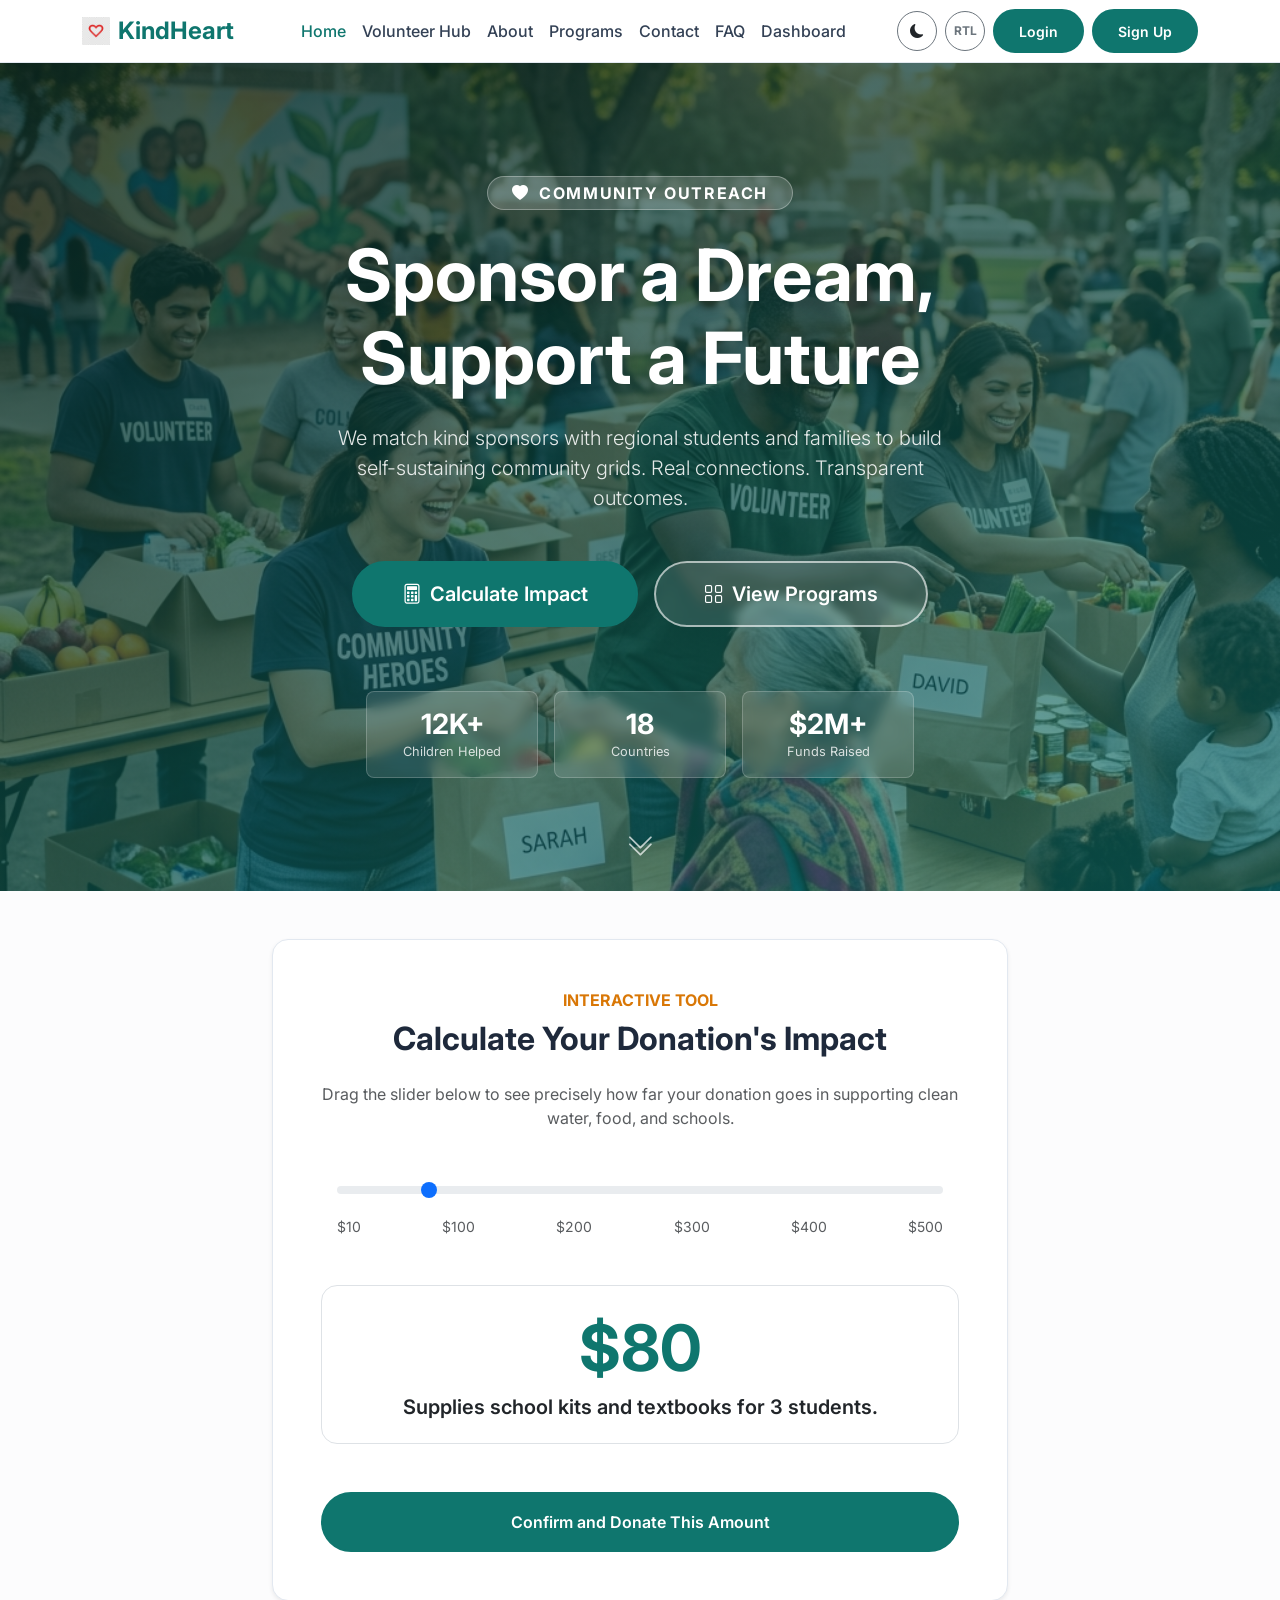
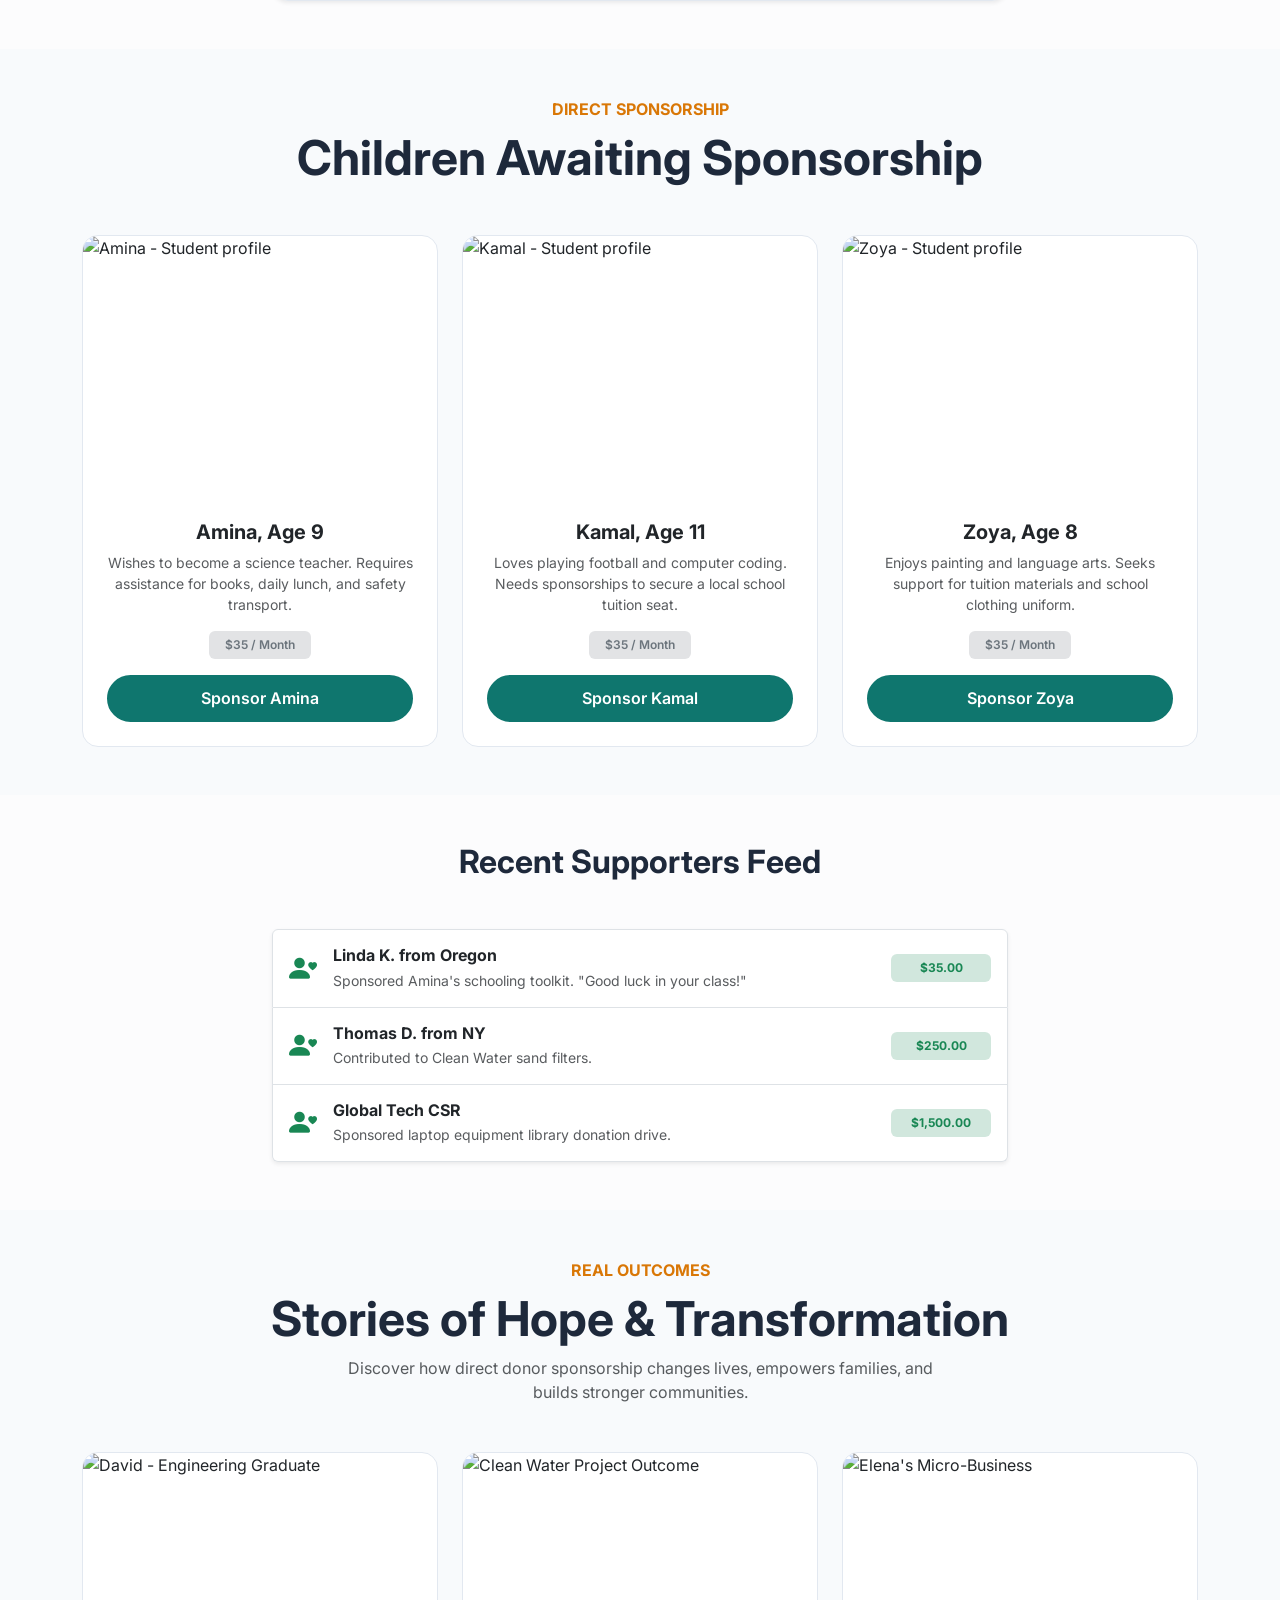
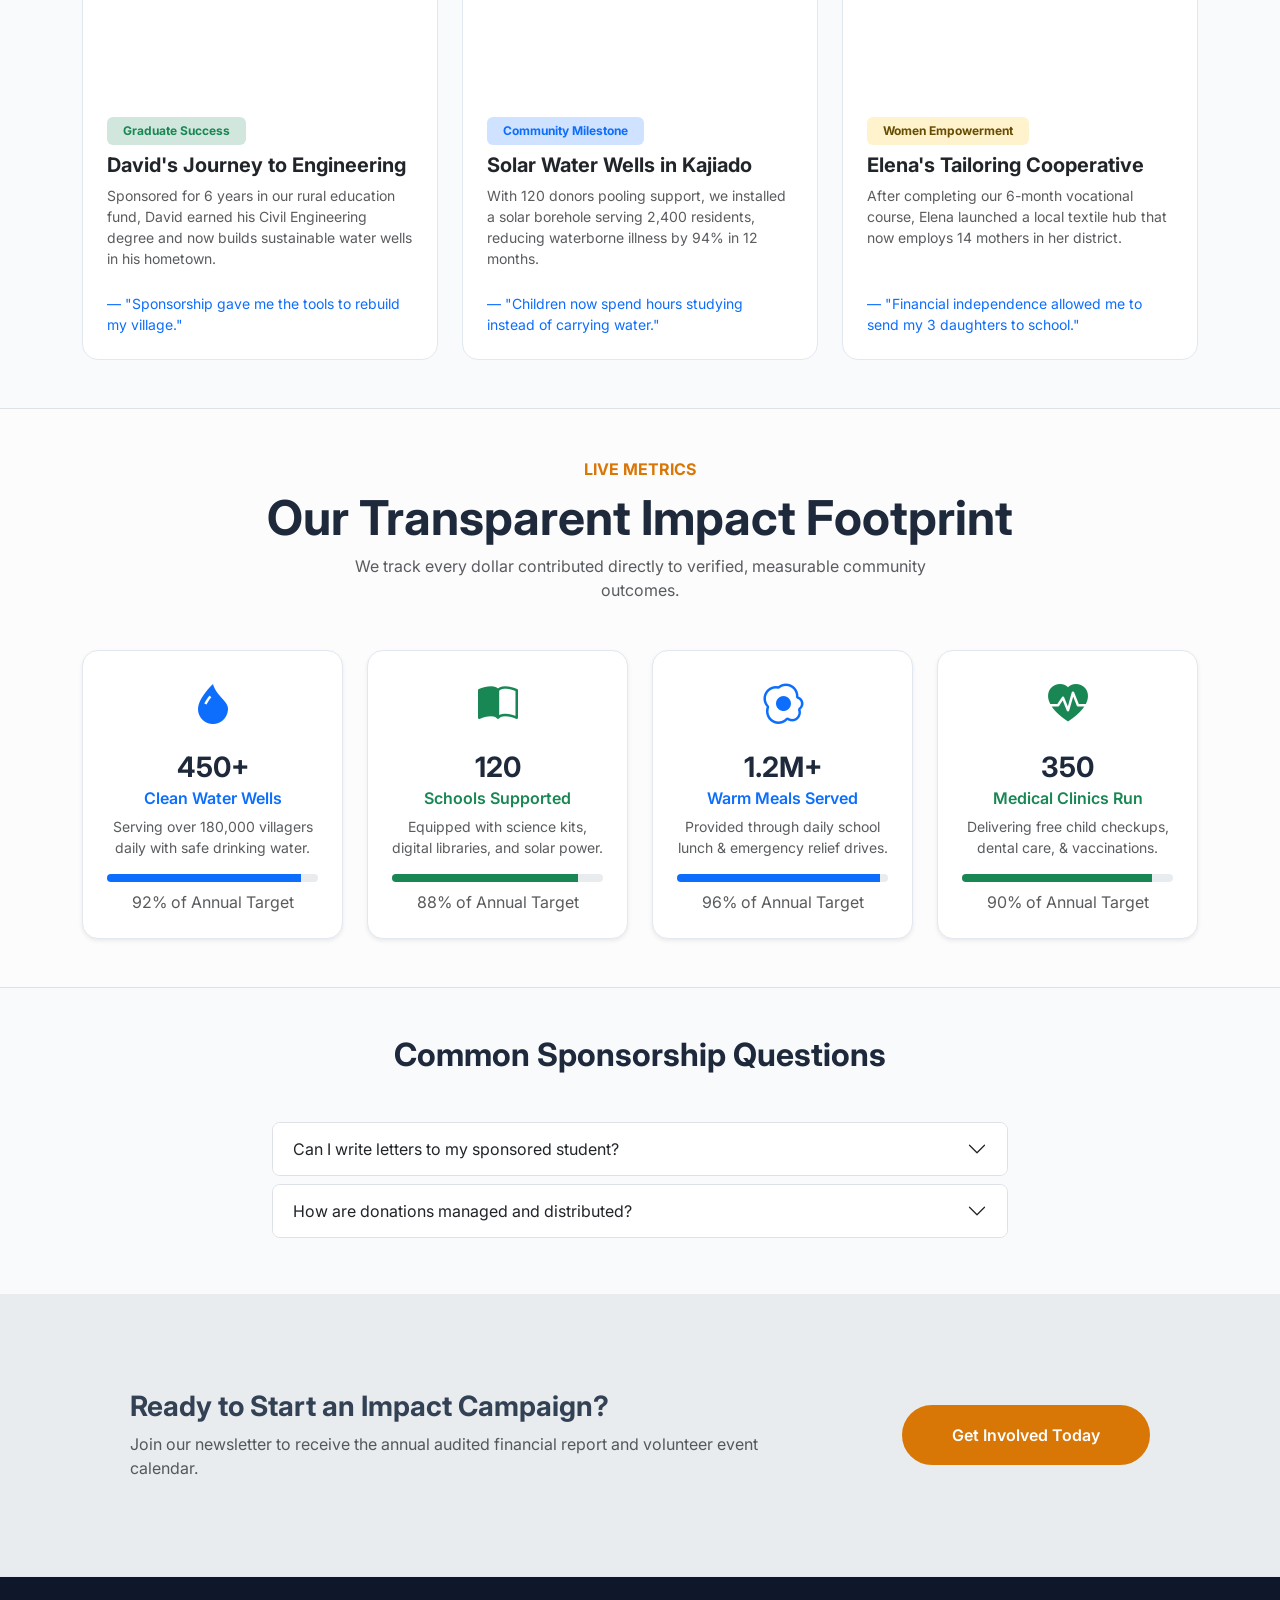
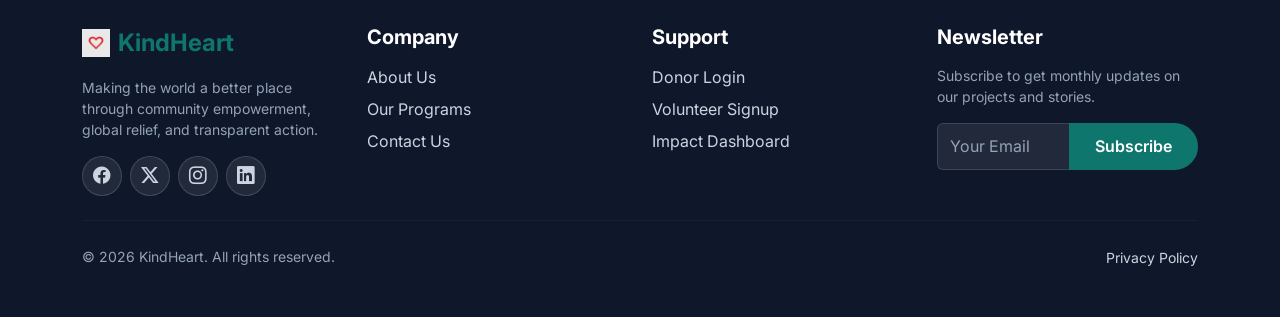
==== commit fe2dd871: "Update layout, styling and functionality" ====
--- a/index.html
+++ b/index.html
@@ -18,20 +18,20 @@
     <!-- Header / Navbar -->
     <nav class="navbar navbar-expand-lg sticky-top">
         <div class="container">
-            <a class="navbar-brand d-flex align-items-center fw-bold" href="index.html" style="color: var(--color-primary);">
+            <a class="navbar-brand d-flex align-items-center fw-bold fs-4" href="index.html" style="color: var(--color-primary);">
                 <img src="assets/img/favicon.png" alt="KindHeart Logo" width="28" height="28" class="me-2">
                 <span>KindHeart</span>
             </a>
             <div class="d-flex align-items-center order-lg-last gap-2">
                 <!-- Theme Toggle -->
-                <button class="btn btn-link nav-link p-2" id="themeToggle" aria-label="Toggle theme">
+                <button class="btn btn-outline-secondary btn-sm" id="themeToggle" aria-label="Toggle theme" style="width: 40px; height: 40px; border-radius: 50%; padding: 0; display: inline-flex; align-items: center; justify-content: center;">
                     <i id="themeIcon" class="bi bi-moon-fill fs-5"></i>
                 </button>
                 <!-- RTL Toggle -->
                 <button class="btn btn-outline-secondary btn-sm" id="rtlToggle" style="width: 40px; height: 40px; border-radius: 50%; padding: 0; display: inline-flex; align-items: center; justify-content: center; font-size: 0.75rem; font-weight: bold;">RTL</button>
                 
-                <a href="login.html" class="btn btn-custom-primary btn-sm d-none d-sm-inline-block">Login</a>
-                <a href="signup.html" class="btn btn-custom-primary btn-sm d-none d-sm-inline-block">Sign Up</a>
+                <a href="login.html" class="btn btn-custom-primary btn-sm d-none d-lg-inline-block">Login</a>
+                <a href="signup.html" class="btn btn-custom-primary btn-sm d-none d-lg-inline-block text-nowrap">Sign Up</a>
                 
                 <button class="navbar-toggler border-0 ms-2" type="button" data-bs-toggle="offcanvas" data-bs-target="#offcanvasNavbar" aria-controls="offcanvasNavbar" aria-label="Toggle navigation">
                     <span class="navbar-toggler-icon"></span>
@@ -46,10 +46,10 @@
                 <div class="offcanvas-body">
                     <ul class="navbar-nav justify-content-center flex-grow-1 align-items-center">
                         <li class="nav-item">
-                            <a class="nav-link active" href="index.html">Home 1</a>
-                        </li>
-                        <li class="nav-item">
-                            <a class="nav-link" href="home2.html">Home 2</a>
+                            <a class="nav-link active" href="index.html">Home</a>
+                        </li>
+                        <li class="nav-item">
+                            <a class="nav-link text-nowrap" href="volunteer.html">Volunteer Hub</a>
                         </li>
                         <li class="nav-item">
                             <a class="nav-link" href="about.html">About</a>
@@ -64,7 +64,7 @@
                             <a class="nav-link" href="faq.html">FAQ</a>
                         </li>
                         <li class="nav-item"><a class="nav-link" href="dashboard.html">Dashboard</a></li>
-                        <li class="nav-item d-sm-none w-100 mt-3 text-center">
+                        <li class="nav-item d-lg-none w-100 mt-3 text-center">
                             <a href="login.html" class="btn btn-custom-primary w-100 mb-2">Login</a>
                             <a href="signup.html" class="btn btn-custom-primary w-100">Sign Up</a>
                         </li>
@@ -77,7 +77,7 @@
     <!-- Hero Section -->
     <section class="hero-section text-center position-relative d-flex align-items-center" style="
         min-height: 92vh;
-        background: url('https://images.unsplash.com/photo-1488521787991-ed7bbaae773c?q=80&w=1600&auto=format&fit=crop') center center / cover no-repeat;
+        background: url('assets/img/hero-home.png') center center / cover no-repeat;
     ">
         <!-- Dark overlay -->
         <div class="position-absolute top-0 start-0 w-100 h-100" style="background: linear-gradient(160deg, rgba(10,40,35,0.78) 0%, rgba(15,118,110,0.62) 100%); z-index:0;"></div>
@@ -163,7 +163,7 @@
                         </div>
 
                         <div>
-                            <a href="contact.html" class="btn btn-custom-primary px-5 py-3">Confirm and Donate This Amount</a>
+                            <a href="contact.html" class="btn btn-custom-primary px-2 px-md-5 py-3 w-100 w-md-auto text-nowrap">Confirm and Donate This Amount</a>
                         </div>
                     </div>
                 </div>
@@ -188,7 +188,7 @@
                             <div class="mb-3">
                                 <span class="badge bg-secondary-subtle text-secondary py-2 px-3 fw-semibold">$35 / Month</span>
                             </div>
-                            <a href="contact.html" class="btn btn-custom-primary w-100">Sponsor Amina</a>
+                            <a href="contact.html" class="btn btn-custom-primary w-100 text-nowrap">Sponsor Amina</a>
                         </div>
                     </div>
                 </div>
@@ -201,7 +201,7 @@
                             <div class="mb-3">
                                 <span class="badge bg-secondary-subtle text-secondary py-2 px-3 fw-semibold">$35 / Month</span>
                             </div>
-                            <a href="contact.html" class="btn btn-custom-primary w-100">Sponsor Kamal</a>
+                            <a href="contact.html" class="btn btn-custom-primary w-100 text-nowrap">Sponsor Kamal</a>
                         </div>
                     </div>
                 </div>
@@ -214,7 +214,7 @@
                             <div class="mb-3">
                                 <span class="badge bg-secondary-subtle text-secondary py-2 px-3 fw-semibold">$35 / Month</span>
                             </div>
-                            <a href="contact.html" class="btn btn-custom-primary w-100">Sponsor Zoya</a>
+                            <a href="contact.html" class="btn btn-custom-primary w-100 text-nowrap">Sponsor Zoya</a>
                         </div>
                     </div>
                 </div>
@@ -328,36 +328,36 @@
                 </div>
                 <div class="col-md-6 col-lg-3">
                     <div class="p-4 rounded-4 custom-card h-100 text-center shadow-sm">
-                        <div class="fs-1 text-warning mb-3"><i class="bi bi-book-half"></i></div>
+                        <div class="fs-1 text-success mb-3"><i class="bi bi-book-half"></i></div>
                         <h3 class="fw-bold mb-1" style="color: var(--color-tertiary);">120</h3>
-                        <h6 class="fw-semibold text-warning-emphasis mb-2">Schools Supported</h6>
+                        <h6 class="fw-semibold text-success mb-2">Schools Supported</h6>
                         <p class="text-muted small mb-3">Equipped with science kits, digital libraries, and solar power.</p>
                         <div class="progress" style="height: 8px;">
-                            <div class="progress-bar bg-warning" role="progressbar" style="width: 88%;" aria-valuenow="88" aria-valuemin="0" aria-valuemax="100"></div>
+                            <div class="progress-bar bg-success" role="progressbar" style="width: 88%;" aria-valuenow="88" aria-valuemin="0" aria-valuemax="100"></div>
                         </div>
                         <span class="text-muted x-small mt-2 d-block">88% of Annual Target</span>
                     </div>
                 </div>
                 <div class="col-md-6 col-lg-3">
                     <div class="p-4 rounded-4 custom-card h-100 text-center shadow-sm">
-                        <div class="fs-1 text-success mb-3"><i class="bi bi-egg-fried"></i></div>
+                        <div class="fs-1 text-primary mb-3"><i class="bi bi-egg-fried"></i></div>
                         <h3 class="fw-bold mb-1" style="color: var(--color-tertiary);">1.2M+</h3>
-                        <h6 class="fw-semibold text-success mb-2">Warm Meals Served</h6>
+                        <h6 class="fw-semibold text-primary mb-2">Warm Meals Served</h6>
                         <p class="text-muted small mb-3">Provided through daily school lunch &amp; emergency relief drives.</p>
                         <div class="progress" style="height: 8px;">
-                            <div class="progress-bar bg-success" role="progressbar" style="width: 96%;" aria-valuenow="96" aria-valuemin="0" aria-valuemax="100"></div>
+                            <div class="progress-bar bg-primary" role="progressbar" style="width: 96%;" aria-valuenow="96" aria-valuemin="0" aria-valuemax="100"></div>
                         </div>
                         <span class="text-muted x-small mt-2 d-block">96% of Annual Target</span>
                     </div>
                 </div>
                 <div class="col-md-6 col-lg-3">
                     <div class="p-4 rounded-4 custom-card h-100 text-center shadow-sm">
-                        <div class="fs-1 text-info mb-3"><i class="bi bi-heart-pulse-fill"></i></div>
+                        <div class="fs-1 text-success mb-3"><i class="bi bi-heart-pulse-fill"></i></div>
                         <h3 class="fw-bold mb-1" style="color: var(--color-tertiary);">350</h3>
-                        <h6 class="fw-semibold text-info mb-2">Medical Clinics Run</h6>
+                        <h6 class="fw-semibold text-success mb-2">Medical Clinics Run</h6>
                         <p class="text-muted small mb-3">Delivering free child checkups, dental care, &amp; vaccinations.</p>
                         <div class="progress" style="height: 8px;">
-                            <div class="progress-bar bg-info" role="progressbar" style="width: 90%;" aria-valuenow="90" aria-valuemin="0" aria-valuemax="100"></div>
+                            <div class="progress-bar bg-success" role="progressbar" style="width: 90%;" aria-valuenow="90" aria-valuemin="0" aria-valuemax="100"></div>
                         </div>
                         <span class="text-muted x-small mt-2 d-block">90% of Annual Target</span>
                     </div>
@@ -423,16 +423,16 @@
         <div class="container">
             <div class="row g-4">
                 <div class="col-lg-3 col-md-6">
-                    <a class="navbar-brand d-flex align-items-center fw-bold mb-3" href="index.html" style="color: var(--color-primary);">
+                    <a class="navbar-brand d-flex align-items-center fw-bold fs-4 mb-3" href="index.html" style="color: var(--color-primary) !important;">
                         <img src="assets/img/favicon.png" alt="KindHeart Logo" width="28" height="28" class="me-2">
-                        <span class="text-white">KindHeart</span>
+                        <span>KindHeart</span>
                     </a>
                     <p class="small text-white-50">Making the world a better place through community empowerment, global relief, and transparent action.</p>
                     <div class="d-flex gap-2 mt-3">
-                        <a href="#" class="social-icon-btn facebook" aria-label="Facebook"><i class="bi bi-facebook"></i></a>
-                        <a href="#" class="social-icon-btn twitter" aria-label="Twitter X"><i class="bi bi-twitter-x"></i></a>
-                        <a href="#" class="social-icon-btn instagram" aria-label="Instagram"><i class="bi bi-instagram"></i></a>
-                        <a href="#" class="social-icon-btn linkedin" aria-label="LinkedIn"><i class="bi bi-linkedin"></i></a>
+                        <a href="javascript:void(0)" class="social-icon-btn facebook" aria-label="Facebook"><i class="bi bi-facebook"></i></a>
+                        <a href="javascript:void(0)" class="social-icon-btn twitter" aria-label="Twitter X"><i class="bi bi-twitter-x"></i></a>
+                        <a href="javascript:void(0)" class="social-icon-btn instagram" aria-label="Instagram"><i class="bi bi-instagram"></i></a>
+                        <a href="javascript:void(0)" class="social-icon-btn linkedin" aria-label="LinkedIn"><i class="bi bi-linkedin"></i></a>
                     </div>
                 </div>
                 <div class="col-lg-3 col-md-6">
@@ -468,7 +468,7 @@
                     &copy; 2026 KindHeart. All rights reserved.
                 </div>
                 <div class="col-md-6 text-center text-md-end mt-2 mt-md-0">
-                    <a href="#" class="text-white-50 text-decoration-none small">Privacy Policy</a>
+                    <a href="javascript:void(0)" class="text-white-50 text-decoration-none small">Privacy Policy</a>
                 </div>
             </div>
         </div>
--- a/assets/css/style.css
+++ b/assets/css/style.css
@@ -176,12 +176,52 @@
     border-color: #ffffff !important;
 }
 
+html {
+    scroll-behavior: smooth;
+}
+
 body {
     font-family: 'Inter', sans-serif;
     background-color: var(--bg-main);
     color: var(--text-main);
     transition: background-color var(--transition-speed), color var(--transition-speed);
     overflow-x: hidden;
+}
+
+/* Accessibility Focus States */
+:focus-visible {
+    outline: 2px solid var(--color-primary);
+    outline-offset: 3px;
+    border-radius: 4px;
+}
+.btn:focus-visible, .form-control:focus-visible {
+    box-shadow: 0 0 0 0.25rem rgba(var(--color-primary-rgb), 0.25);
+    outline: none;
+}
+
+/* Custom Toast Notification */
+.custom-toast {
+    position: fixed;
+    bottom: 30px;
+    left: 50%;
+    transform: translateX(-50%) translateY(100px);
+    background-color: var(--color-primary);
+    color: white;
+    padding: 12px 24px;
+    border-radius: 50px;
+    box-shadow: 0 10px 25px rgba(0,0,0,0.2);
+    font-weight: 500;
+    z-index: 1050;
+    opacity: 0;
+    transition: all 0.4s cubic-bezier(0.68, -0.55, 0.265, 1.55);
+    display: flex;
+    align-items: center;
+    gap: 10px;
+    pointer-events: none;
+}
+.custom-toast.show {
+    transform: translateX(-50%) translateY(0);
+    opacity: 1;
 }
 
 /* Unified Buttons (Same style everywhere as per rule 2) */
@@ -257,13 +297,22 @@
     position: fixed;
     bottom: 25px;
     right: 25px;
-    display: none;
     z-index: 99;
     border-radius: 50%;
     width: 45px;
     height: 45px;
+    display: flex;
     align-items: center;
     justify-content: center;
+    opacity: 0;
+    pointer-events: none;
+    transform: translateY(20px);
+    transition: all 0.3s cubic-bezier(0.4, 0, 0.2, 1);
+}
+#backToTop.show {
+    opacity: 1;
+    pointer-events: auto;
+    transform: translateY(0);
 }
 
 /* RTL Specific Overrides if dir="rtl" is set */
@@ -460,3 +509,31 @@
 [data-bs-theme="dark"] .partner-card:hover {
     box-shadow: 0 10px 20px rgba(0,0,0,0.3);
 }
+
+/* Ensure navbar fits exactly in single line on 1024px (lg breakpoint) without overflow */
+@media (min-width: 992px) and (max-width: 1199.98px) {
+    .navbar-nav .nav-link {
+        padding-left: 0.3rem !important;
+        padding-right: 0.3rem !important;
+        font-size: 0.95rem;
+    }
+    .navbar .gap-2 {
+        gap: 0.25rem !important;
+    }
+    .navbar .btn-sm {
+        padding-left: 0.5rem !important;
+        padding-right: 0.5rem !important;
+    }
+}
+
+/* RTL Accordion Fixes */
+[dir="rtl"] .accordion-button {
+    padding-left: 3.5rem !important;
+    padding-right: 1.25rem !important;
+    text-align: right !important;
+}
+
+[dir="rtl"] .accordion-button::after {
+    margin-right: auto !important;
+    margin-left: 0 !important;
+}
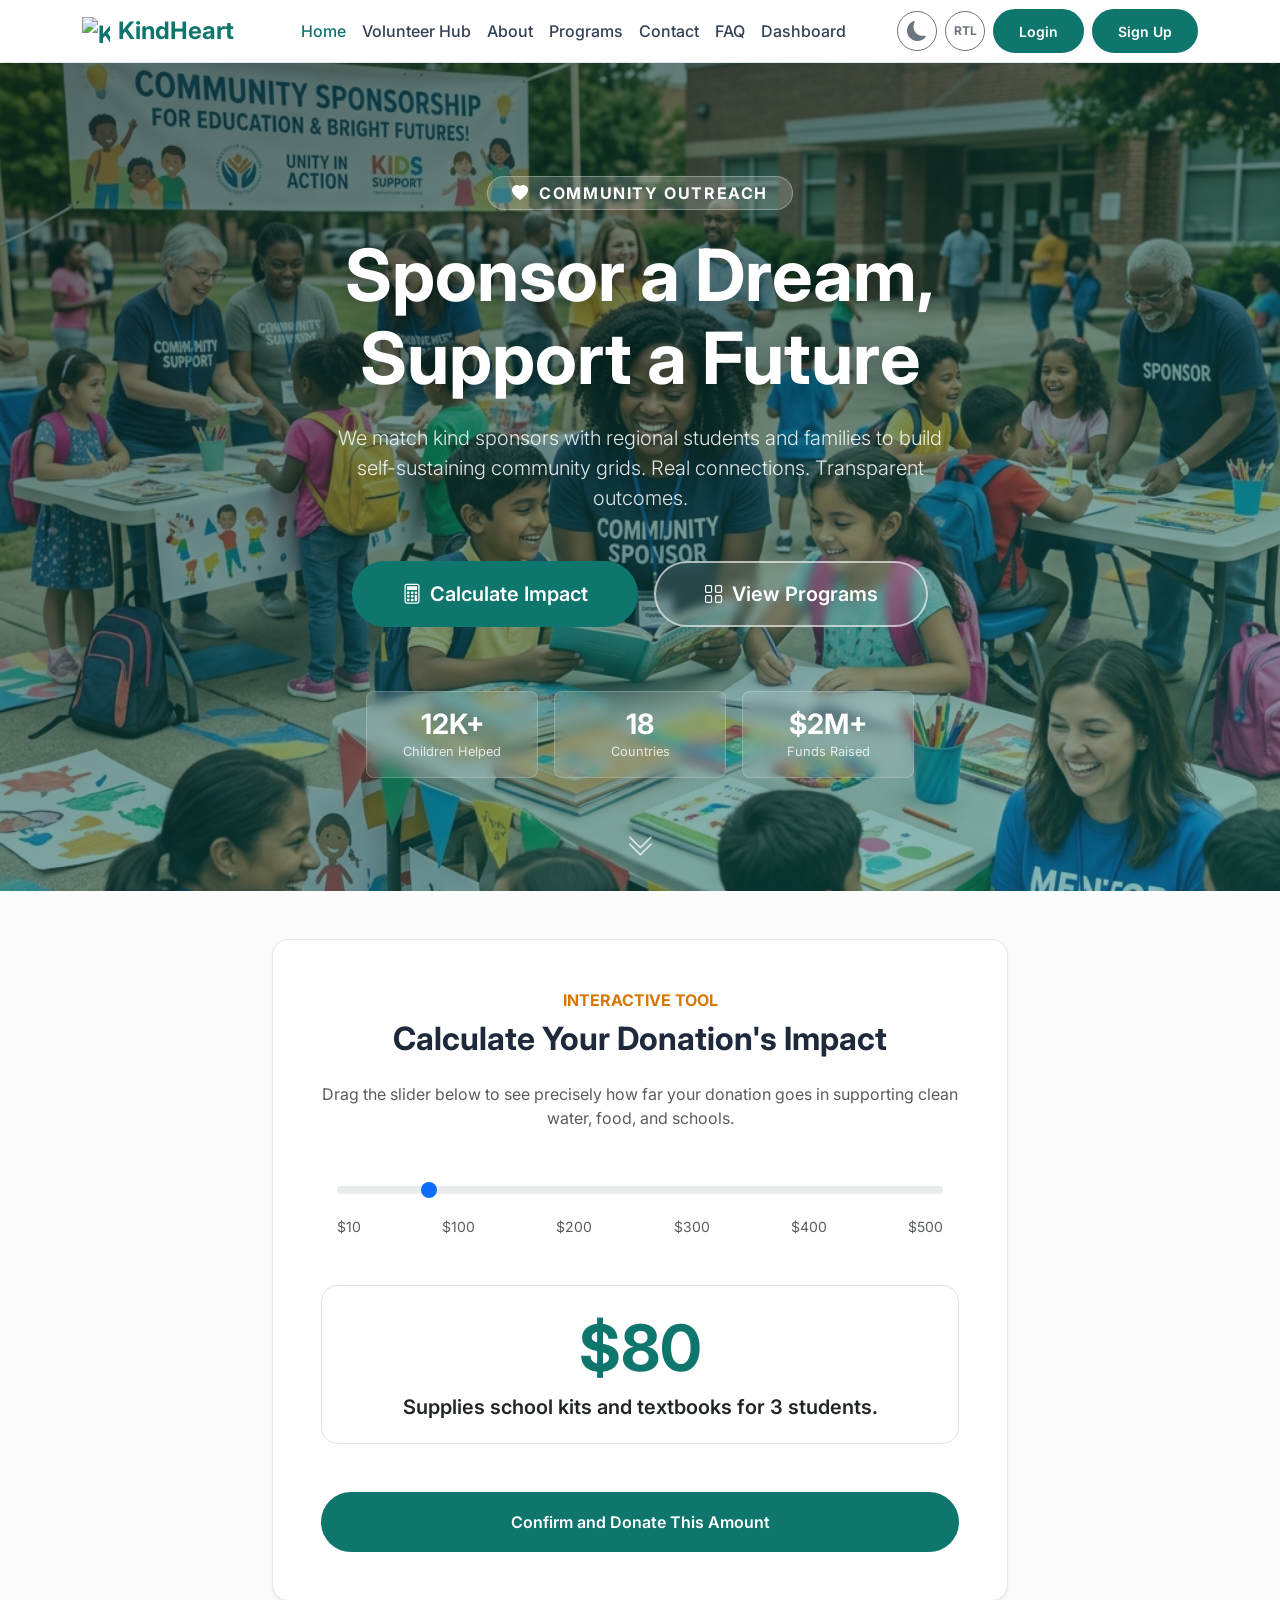
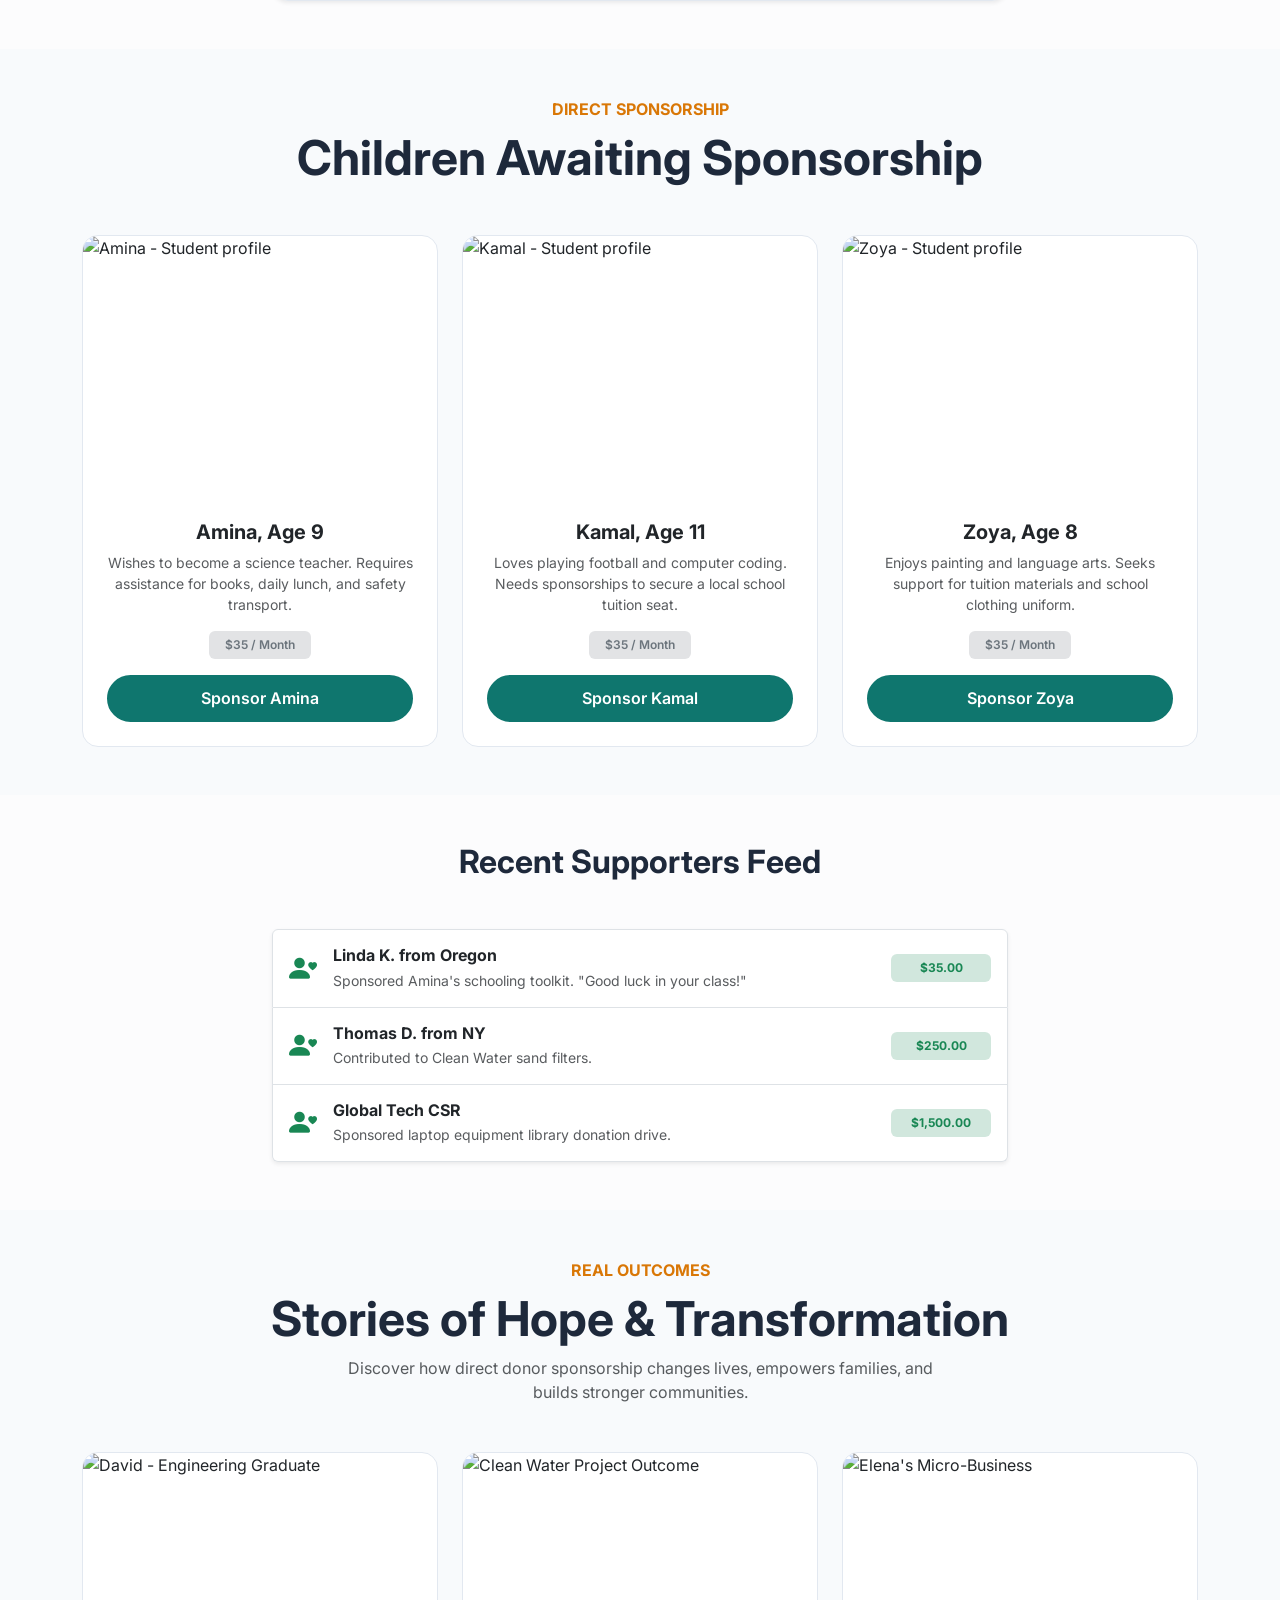
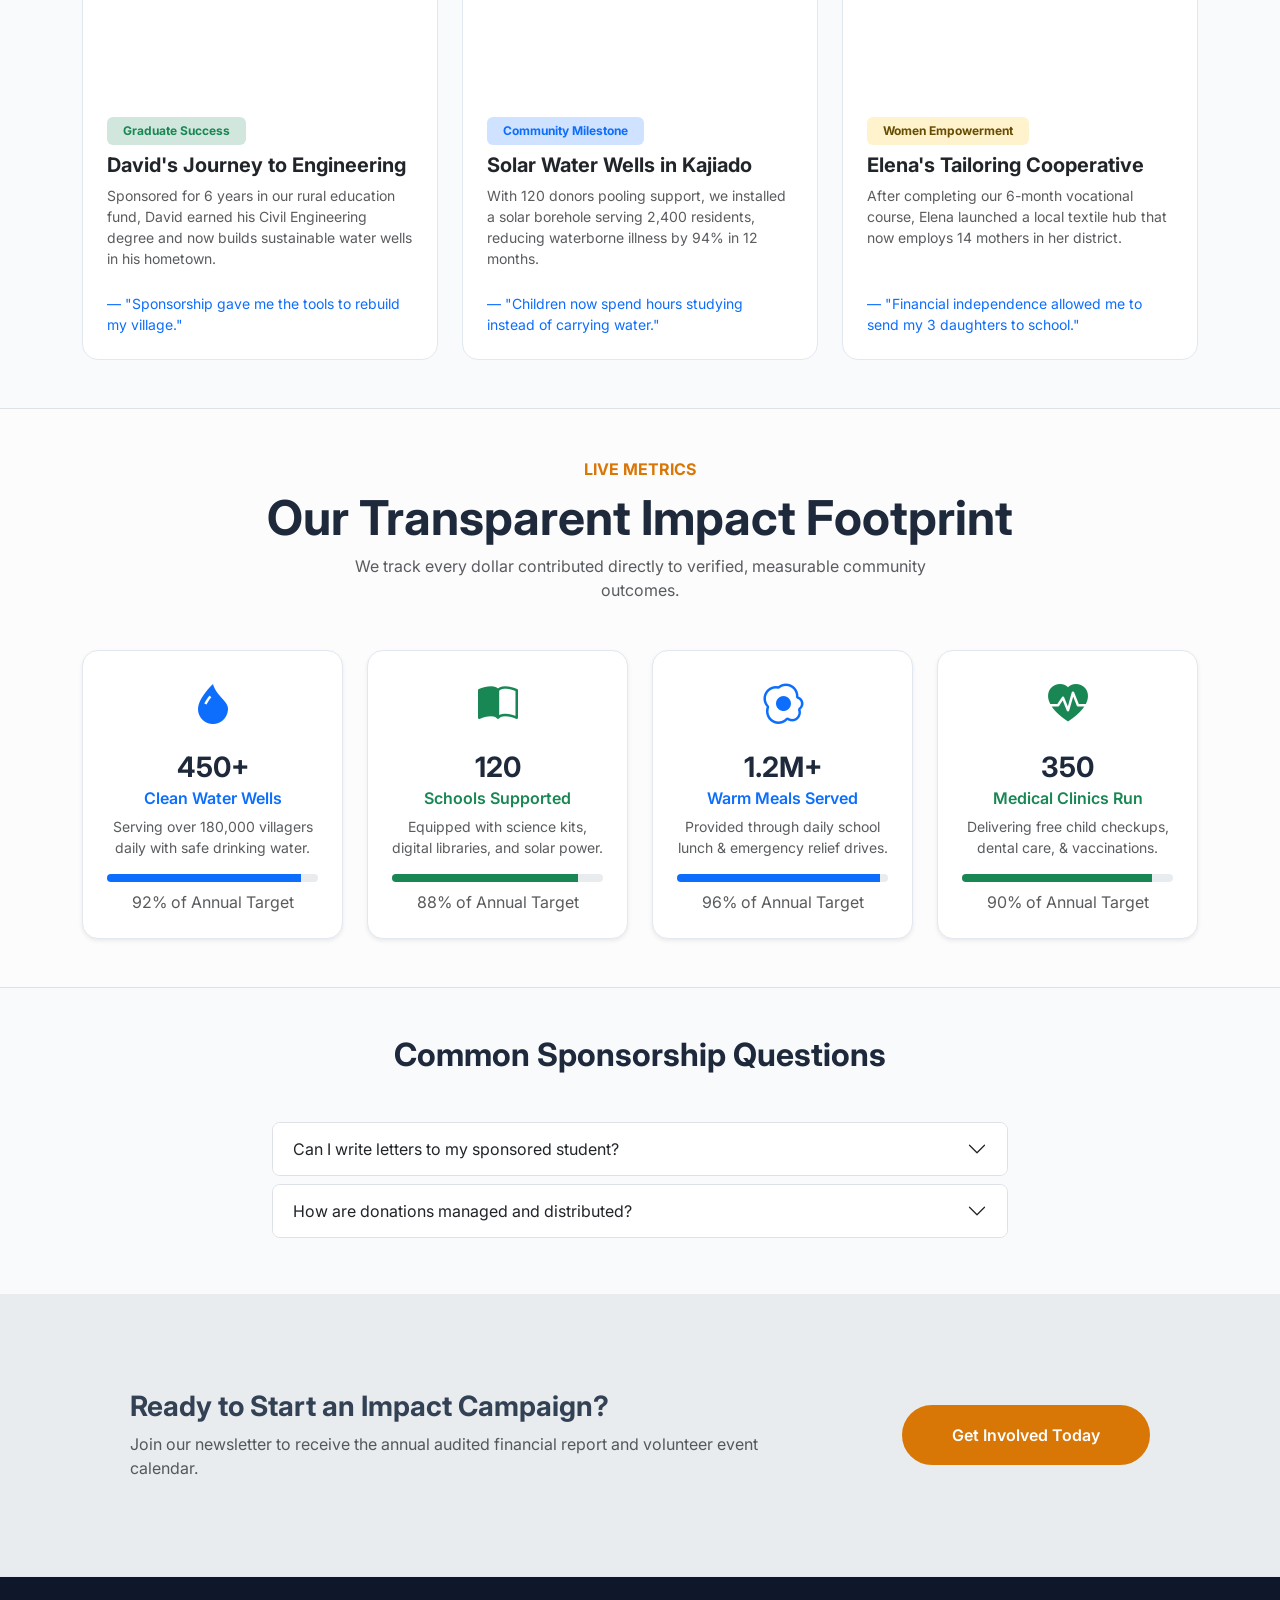
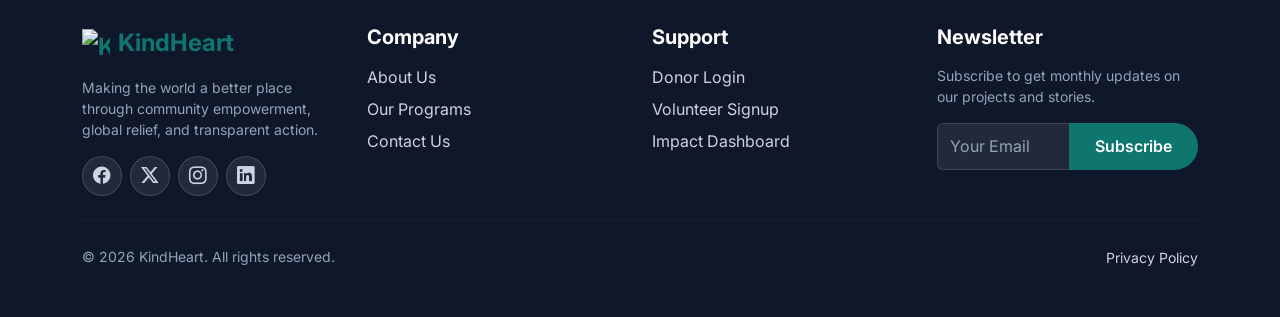
==== commit 0fdf2374: "Update home page hero image to a brighter community concept" ====
--- a/index.html
+++ b/index.html
@@ -77,10 +77,10 @@
     <!-- Hero Section -->
     <section class="hero-section text-center position-relative d-flex align-items-center" style="
         min-height: 92vh;
-        background: url('assets/img/hero-home.png') center center / cover no-repeat;
+        background: url('assets/img/hero-home-bright.png') center center / cover no-repeat;
     ">
         <!-- Dark overlay -->
-        <div class="position-absolute top-0 start-0 w-100 h-100" style="background: linear-gradient(160deg, rgba(10,40,35,0.78) 0%, rgba(15,118,110,0.62) 100%); z-index:0;"></div>
+        <div class="position-absolute top-0 start-0 w-100 h-100" style="background: linear-gradient(160deg, rgba(10,40,35,0.65) 0%, rgba(15,118,110,0.45) 100%); z-index:0;"></div>
 
         <div class="container position-relative" style="z-index:1;">
             <div class="row justify-content-center">
--- a/assets/css/style.css
+++ b/assets/css/style.css
@@ -528,12 +528,18 @@
 
 /* RTL Accordion Fixes */
 [dir="rtl"] .accordion-button {
+    position: relative !important;
     padding-left: 3.5rem !important;
     padding-right: 1.25rem !important;
     text-align: right !important;
 }
 
 [dir="rtl"] .accordion-button::after {
-    margin-right: auto !important;
+    position: absolute !important;
+    left: 1.25rem !important;
+    top: 0 !important;
+    bottom: 0 !important;
+    margin-block: auto !important;
     margin-left: 0 !important;
-}
+    margin-right: 0 !important;
+}
